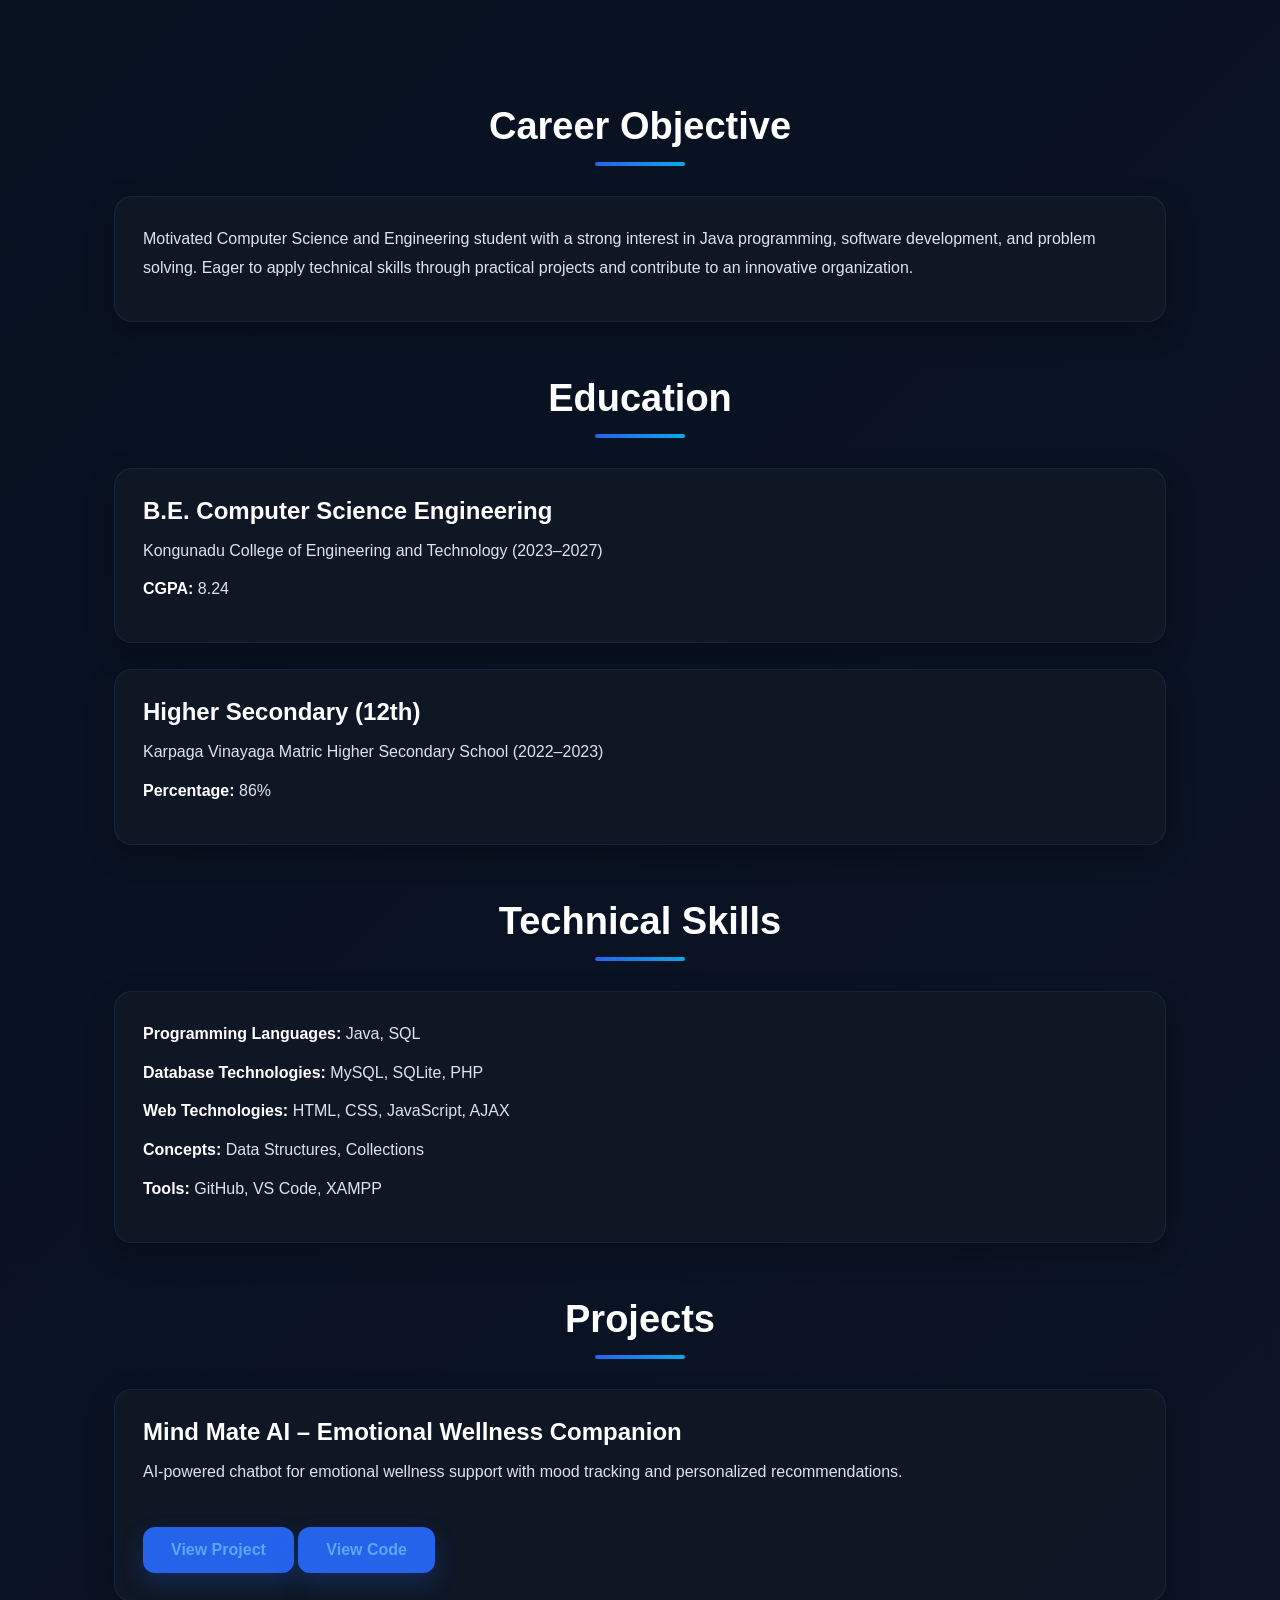
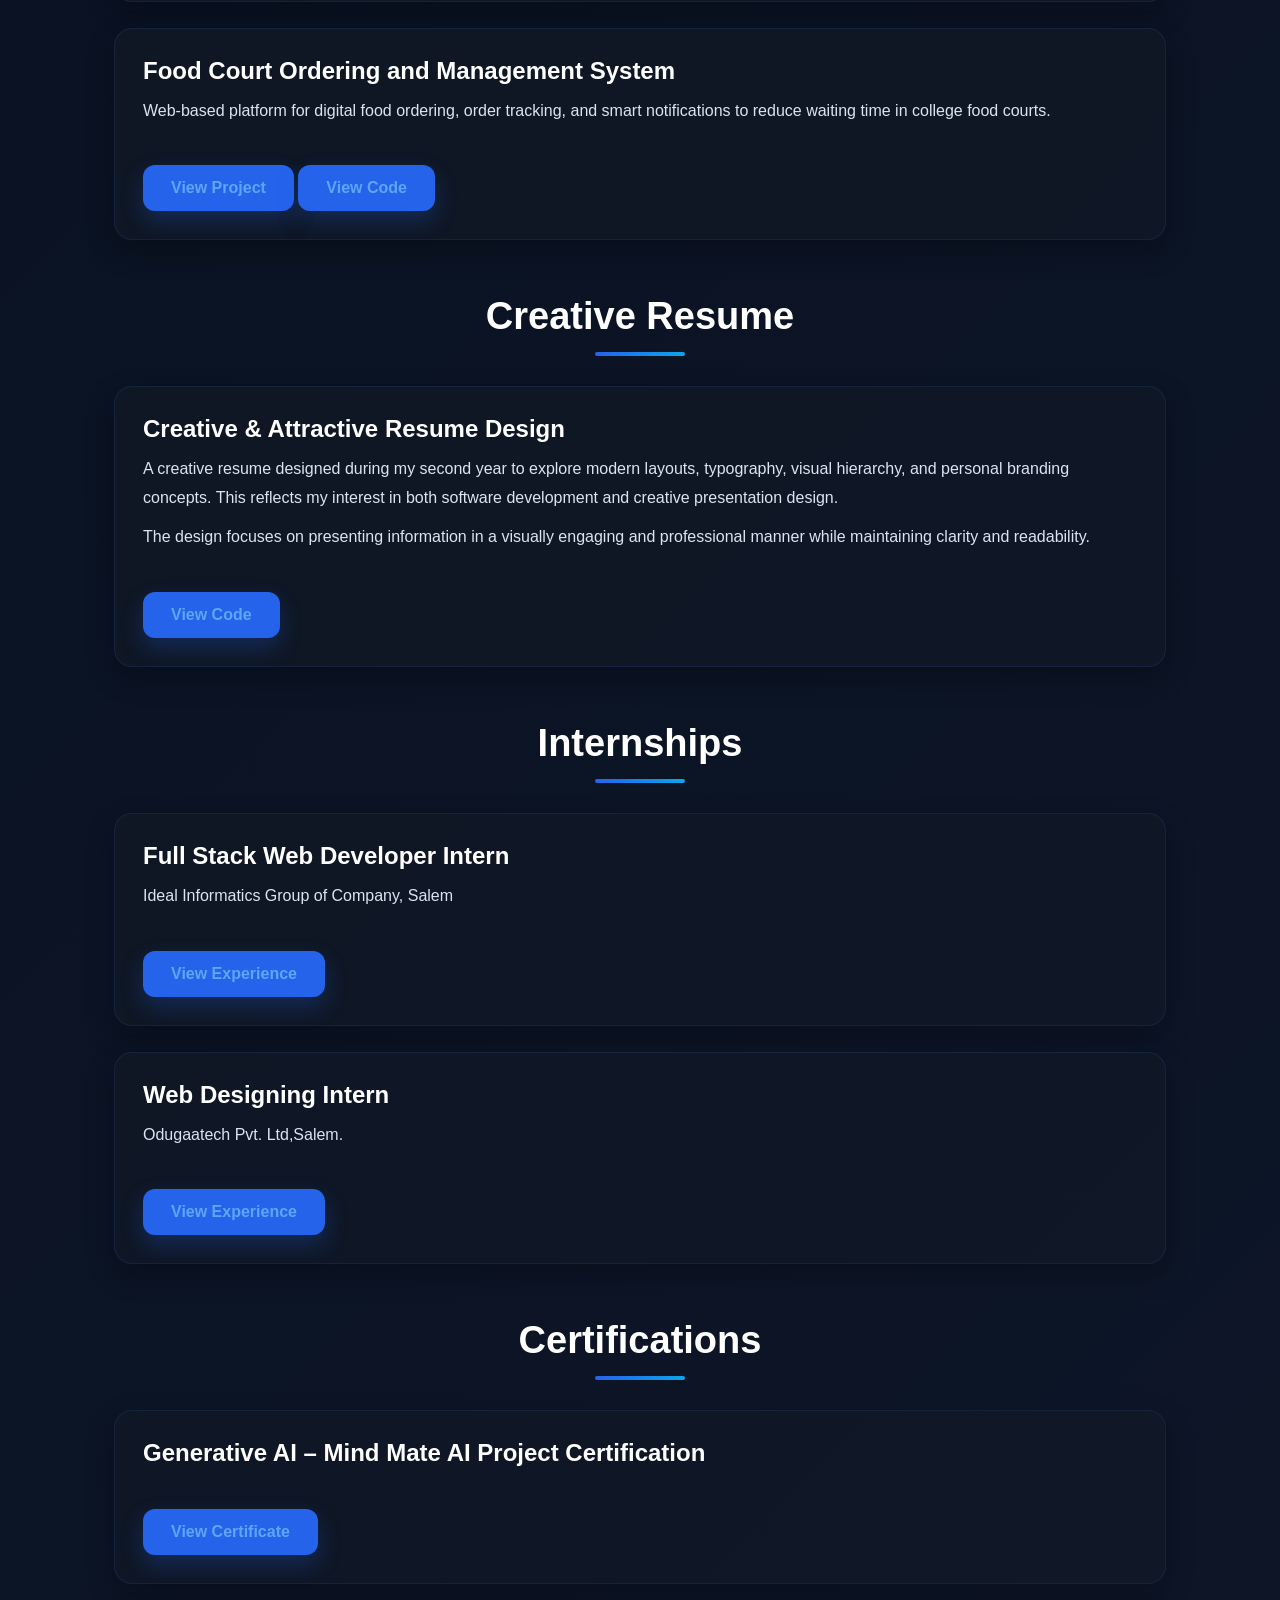
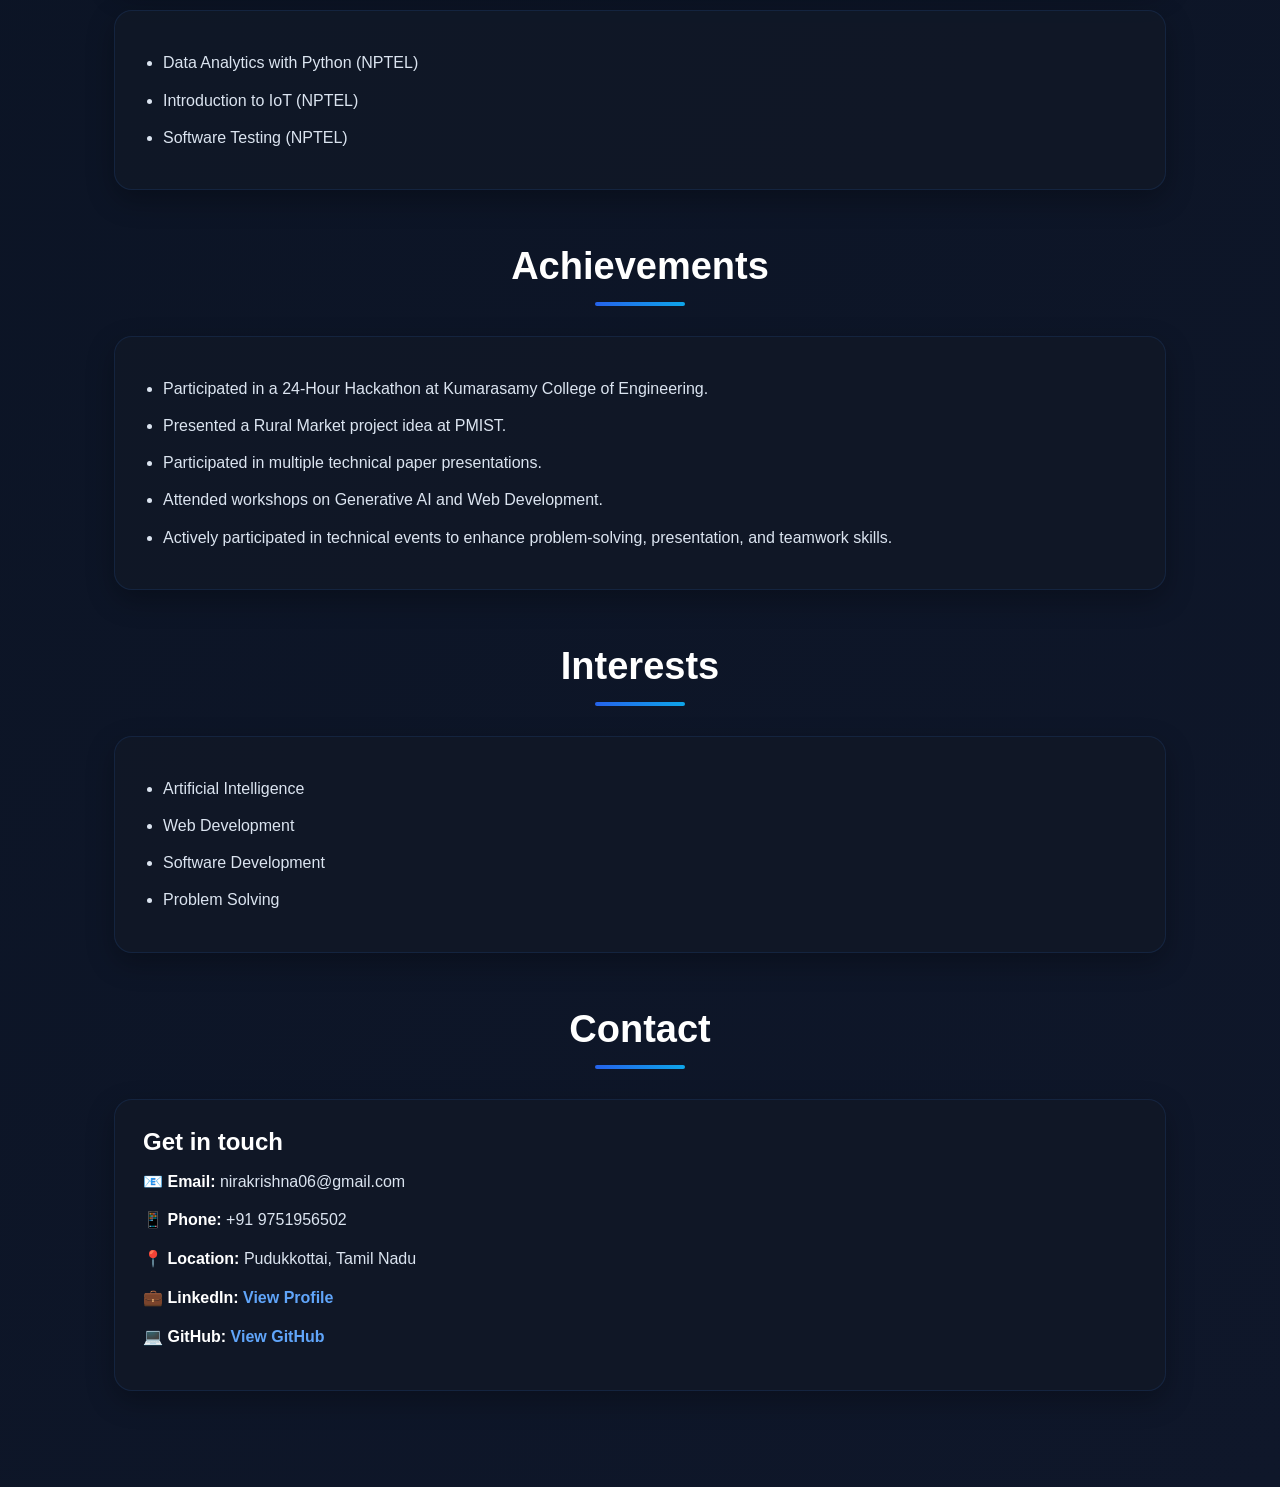
==== details.html @ 1782a343 "Initial portfolio website" ====
<!DOCTYPE html>
<html lang="en">
<head>
    <meta charset="UTF-8">
    <meta name="viewport" content="width=device-width, initial-scale=1.0">
    <title>Portfolio Details | Niranjana K</title>
    <link rel="stylesheet" href="style.css">
</head>
<body>

<div class="page">

    <!-- Career Objective -->
    <h1 class="section-title">Career Objective</h1>

    <div class="card">
        <p>
            Motivated Computer Science and Engineering student with a strong interest
            in Java programming, software development, and problem solving. Eager to
            apply technical skills through practical projects and contribute to an
            innovative organization.
        </p>
    </div>

    <!-- Education -->
    <h1 class="section-title">Education</h1>

    <div class="card">
        <h3>B.E. Computer Science Engineering</h3>
        <p>Kongunadu College of Engineering and Technology (2023–2027)</p>
        <p><strong>CGPA:</strong> 8.24</p>
    </div>

    <div class="card">
        <h3>Higher Secondary (12th)</h3>
        <p>Karpaga Vinayaga Matric Higher Secondary School (2022–2023)</p>
        <p><strong>Percentage:</strong> 86%</p>
    </div>

    <!-- Technical Skills -->
    <h1 class="section-title">Technical Skills</h1>

    <div class="card">
        <p><strong>Programming Languages:</strong> Java, SQL</p>
        <p><strong>Database Technologies:</strong> MySQL, SQLite, PHP</p>
        <p><strong>Web Technologies:</strong> HTML, CSS, JavaScript, AJAX</p>
        <p><strong>Concepts:</strong> Data Structures, Collections</p>
        <p><strong>Tools:</strong> GitHub, VS Code, XAMPP</p>
    </div>

    <!-- Projects -->
    <h1 class="section-title">Projects</h1>

    <div class="card">
        <h3>Mind Mate AI – Emotional Wellness Companion</h3>

        <p>
            AI-powered chatbot for emotional wellness support with mood tracking
            and personalized recommendations.
        </p>

        <a href="mindmate.html" class="btn">
            View Project
        </a>

        <a href="https://github.com/Niranjana757/mindmate_ai"
           target="_blank"
           class="btn">
            View Code
        </a>
    </div>

    <div class="card">
        <h3>Food Court Ordering and Management System</h3>

        <p>
            Web-based platform for digital food ordering, order tracking, and smart
            notifications to reduce waiting time in college food courts.
        </p>

        <a href="foodcourt.html" class="btn">
            View Project
        </a>

        <a href="https://github.com/Niranjana757/food-court-ordering-system"
           target="_blank"
           class="btn">
            View Code
        </a>
    </div>

    <!-- Creative Resume -->
    <h1 class="section-title">Creative Resume</h1>

    <div class="card">
        <h3>Creative & Attractive Resume Design</h3>

        <p>
            A creative resume designed during my second year to explore modern
            layouts, typography, visual hierarchy, and personal branding concepts.
            This reflects my interest in both software development and creative
            presentation design.
        </p>

        <p>
            The design focuses on presenting information in a visually engaging and
            professional manner while maintaining clarity and readability.
        </p>

        <a href="https://github.com/Niranjana757/creative-resume-ui"
           target="_blank"
           class="btn">
            View Code
        </a>
    </div>

    <!-- Internships -->
    <h1 class="section-title">Internships</h1>

    <div class="card">
        <h3>Full Stack Web Developer Intern</h3>
        <p>Ideal Informatics Group of Company, Salem</p>

        <a href="internship1.html" class="btn">
            View Experience
        </a>
    </div>

    <div class="card">
        <h3>Web Designing Intern</h3>
        <p>Odugaatech Pvt. Ltd,Salem.</p>

        <a href="internship2.html" class="btn">
            View Experience
        </a>
    </div>

    <!-- Certifications -->
    <h1 class="section-title">Certifications</h1>

    <div class="card">
        <h3>Generative AI – Mind Mate AI Project Certification</h3>

        <a href="genai.html" class="btn">
            View Certificate
        </a>
    </div>

    <div class="card">
        <ul class="tech-list">
            <li>Data Analytics with Python (NPTEL)</li>
            <li>Introduction to IoT (NPTEL)</li>
            <li>Software Testing (NPTEL)</li>
        </ul>
    </div>

    <!-- Achievements -->
    <h1 class="section-title">Achievements</h1>

    <div class="card">
        <ul class="tech-list">
            <li>Participated in a 24-Hour Hackathon at Kumarasamy College of Engineering.</li>
            <li>Presented a Rural Market project idea at PMIST.</li>
            <li>Participated in multiple technical paper presentations.</li>
            <li>Attended workshops on Generative AI and Web Development.</li>
            <li>Actively participated in technical events to enhance problem-solving, presentation, and teamwork skills.</li>
        </ul>
    </div>

    <!-- Interests -->
    <h1 class="section-title">Interests</h1>

    <div class="card">
        <ul class="tech-list">
            <li>Artificial Intelligence</li>
            <li>Web Development</li>
            <li>Software Development</li>
            <li>Problem Solving</li>
        </ul>
    </div>

    <!-- Contact -->
    <h1 class="section-title">Contact</h1>

    <div class="card">

        <h3>Get in touch</h3>

        <p>📧 <strong>Email:</strong> nirakrishna06@gmail.com</p>

        <p>📱 <strong>Phone:</strong> +91 9751956502</p>

        <p>📍 <strong>Location:</strong> Pudukkottai, Tamil Nadu</p>

        <p>💼 <strong>LinkedIn:</strong>
            <a href="https://www.linkedin.com/in/niranjana-k-558a1b325/"
               target="_blank">
               View Profile
            </a>
        </p>

        <p>💻 <strong>GitHub:</strong>
            <a href="https://github.com/Niranjana757"
               target="_blank">
               View GitHub
            </a>
        </p>

    </div>

</div>

</body>
</html>
---- style.css ----
* {
    margin: 0;
    padding: 0;
    box-sizing: border-box;
    font-family: "Poppins", sans-serif;
}

body {
    background: linear-gradient(135deg, #081120, #0f172a);
    color: #e5e7eb;
    overflow-x: hidden;
}

/* ================= HOME PAGE ================= */

.home-container {
    min-height: 100vh;
    display: flex;
    align-items: center;
    justify-content: center;
    gap: 90px;
    padding: 50px 70px;
}

.photo-section {
    position: relative;
    transform: translateY(-25px);
}

.photo-glow {
    position: absolute;
    width: 320px;
    height: 320px;
    background: radial-gradient(circle,
                rgba(59,130,246,0.45) 0%,
                rgba(59,130,246,0.18) 45%,
                transparent 75%);
    border-radius: 50%;
    filter: blur(28px);
    top: 35px;
    z-index: 0;
}

.profile-photo {
    width: 290px;
    height: 290px;
    border-radius: 50%;
    object-fit: cover;
    border: 5px solid #2563eb;
    position: relative;
    z-index: 1;
    box-shadow:
        0 0 25px rgba(37,99,235,0.4),
        0 0 60px rgba(37,99,235,0.18);
}

.content-section {
    max-width: 680px;
}

.content-section h1 {
    font-size: 60px;
    color: #ffffff;
    margin-bottom: 10px;
    font-weight: 700;
    line-height: 1.1;
}

.content-section h2 {
    color: #60a5fa;
    font-size: 30px;
    margin-bottom: 30px;
    font-weight: 600;
}

.content-section h3 {
    color: #93c5fd;
    font-size: 22px;
    margin: 22px 0 12px;
}

.content-section p {
    color: #dbe4f0;
    line-height: 1.9;
    font-size: 16px;
}

/* Social Icons */

.social-links {
    margin-top: 28px;
    display: flex;
    gap: 16px;
}

.icon-btn {
    width: 54px;
    height: 54px;
    border-radius: 50%;
    background: #2563eb;
    display: flex;
    align-items: center;
    justify-content: center;
    color: white;
    font-size: 22px;
    text-decoration: none;
    transition: 0.3s ease;
    box-shadow: 0 8px 18px rgba(37,99,235,0.35);
}

.icon-btn:hover {
    transform: translateY(-4px) scale(1.08);
    background: #1d4ed8;
}

/* Buttons */

.btn {
    display: inline-block;
    margin-top: 30px;
    padding: 14px 28px;
    border-radius: 12px;
    text-decoration: none;
    font-weight: 600;
    color: white;
    background: #2563eb;
    transition: 0.3s ease;
    box-shadow: 0 10px 22px rgba(37,99,235,0.25);
}

.btn:hover {
    transform: translateY(-3px);
    background: #1d4ed8;
}

.primary-btn {
    background: linear-gradient(135deg, #2563eb, #0ea5e9);
}

.primary-btn:hover {
    background: linear-gradient(135deg, #1d4ed8, #0284c7);
}

/* ================= DETAILS PAGE ================= */

.page {
    max-width: 1100px;
    margin: auto;
    padding: 50px 24px 70px;
}

/* Section Headings */

.section-title {
    text-align: center;
    font-size: 38px;
    font-weight: 700;
    color: #ffffff;
    margin: 55px 0 30px;
    position: relative;
}

.section-title::after {
    content: "";
    width: 90px;
    height: 4px;
    background: linear-gradient(90deg, #2563eb, #0ea5e9);
    display: block;
    margin: 14px auto 0;
    border-radius: 20px;
}

/* Cards */

.card {
    background: rgba(17,24,39,0.92);
    border: 1px solid rgba(59,130,246,0.12);
    border-radius: 18px;
    padding: 28px;
    margin-bottom: 26px;
    box-shadow: 0 10px 28px rgba(0,0,0,0.28);
    transition: 0.3s ease;
}

.card:hover {
    transform: translateY(-5px);
    border-color: rgba(96,165,250,0.35);
    box-shadow: 0 16px 36px rgba(37,99,235,0.12);
}

.card h3 {
    color: #ffffff;
    font-size: 24px;
    margin-bottom: 12px;
}

.card p {
    color: #dbe4f0;
    line-height: 1.8;
    margin-bottom: 10px;
}

.card strong {
    color: #ffffff;
}

/* Lists */

.tech-list {
    margin-top: 10px;
    padding-left: 20px;
}

.tech-list li {
    margin-bottom: 10px;
    color: #dbe4f0;
    line-height: 1.7;
}

/* Image Gallery */

.image-gallery {
    display: flex;
    flex-wrap: wrap;
    gap: 18px;
    justify-content: center;
    margin-top: 18px;
}

.image-gallery img {
    width: 100%;
    max-width: 320px;
    border-radius: 14px;
    border: 2px solid rgba(96,165,250,0.45);
    box-shadow: 0 10px 22px rgba(0,0,0,0.3);
    transition: 0.3s ease;
}

.image-gallery img:hover {
    transform: scale(1.03);
}

/* Contact Links */

.card a {
    color: #60a5fa;
    text-decoration: none;
    font-weight: 600;
}

.card a:hover {
    color: #93c5fd;
}

/* ================= MOBILE ================= */

@media (max-width: 900px) {

    .home-container {
        flex-direction: column;
        text-align: center;
        gap: 40px;
        padding: 35px 20px;
    }

    .photo-section {
        transform: translateY(0);
    }

    .profile-photo {
        width: 220px;
        height: 220px;
    }

    .photo-glow {
        width: 240px;
        height: 240px;
    }

    .content-section h1 {
        font-size: 40px;
    }

    .content-section h2 {
        font-size: 22px;
    }

    .social-links {
        justify-content: center;
    }

    .btn {
        width: 100%;
        text-align: center;
    }

    .page {
        padding: 30px 16px 50px;
    }

    .section-title {
        font-size: 30px;
    }

    .card {
        padding: 22px;
    }
}
/* BACK BUTTON */
.back-btn {
    display: inline-block;
    margin-bottom: 25px;
    padding: 10px 18px;
    background: #1e293b;
    color: #e5e7eb;
    text-decoration: none;
    border-radius: 10px;
    border: 1px solid rgba(96,165,250,0.25);
    transition: 0.3s ease;
}

.back-btn:hover {
    background: #2563eb;
    color: white;
    transform: translateX(-3px);
}
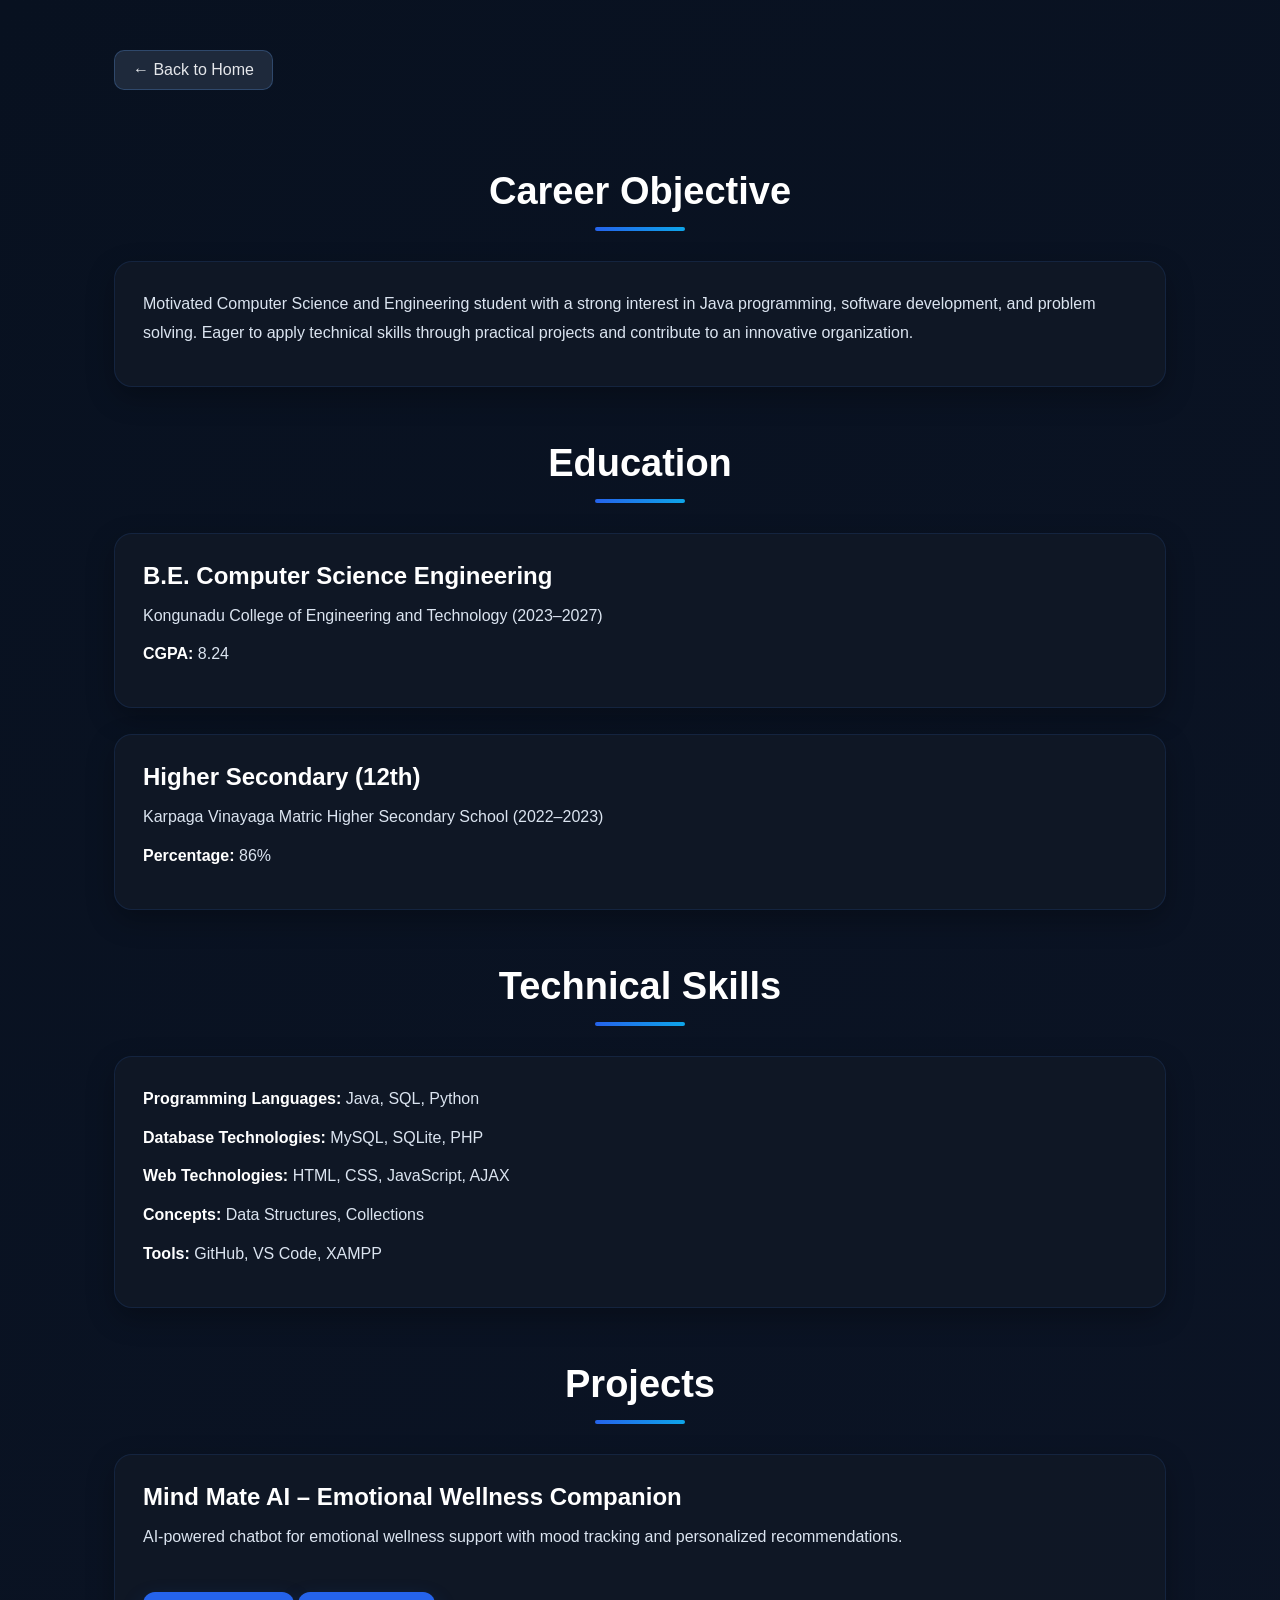
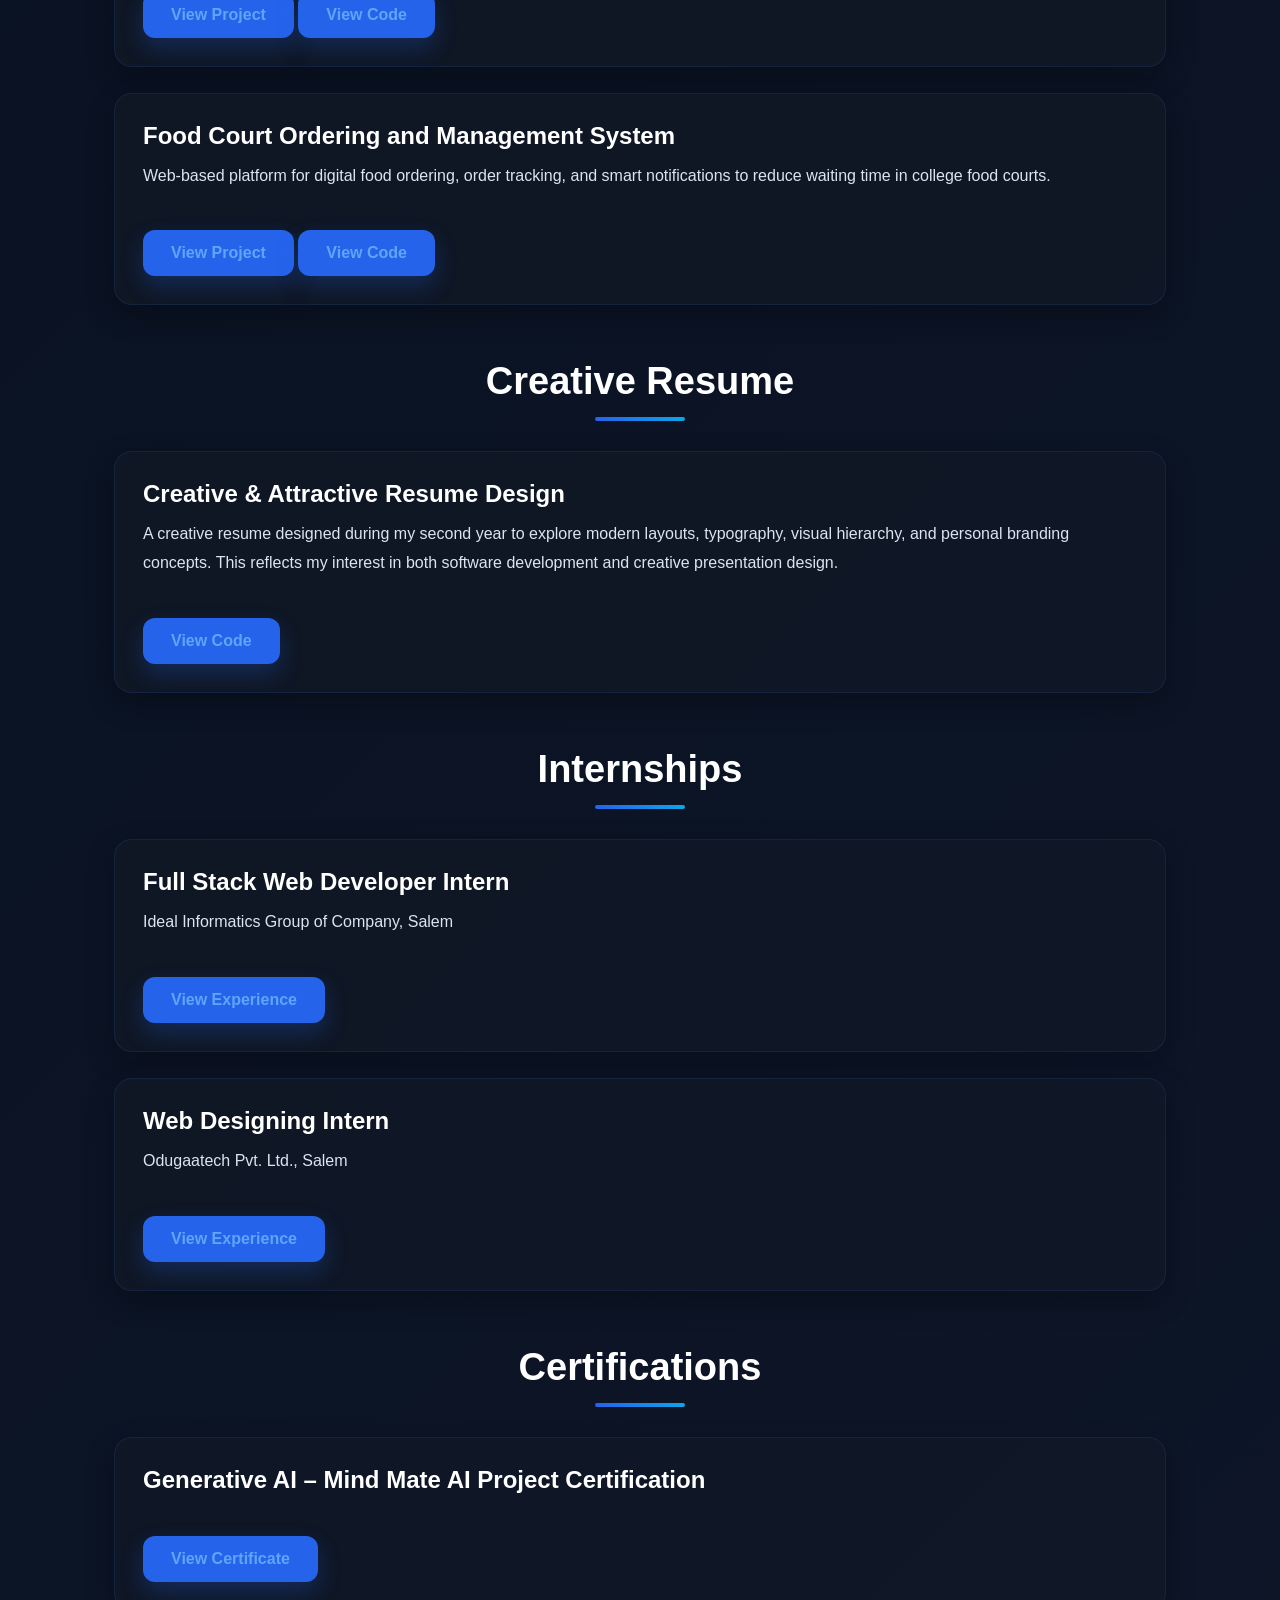
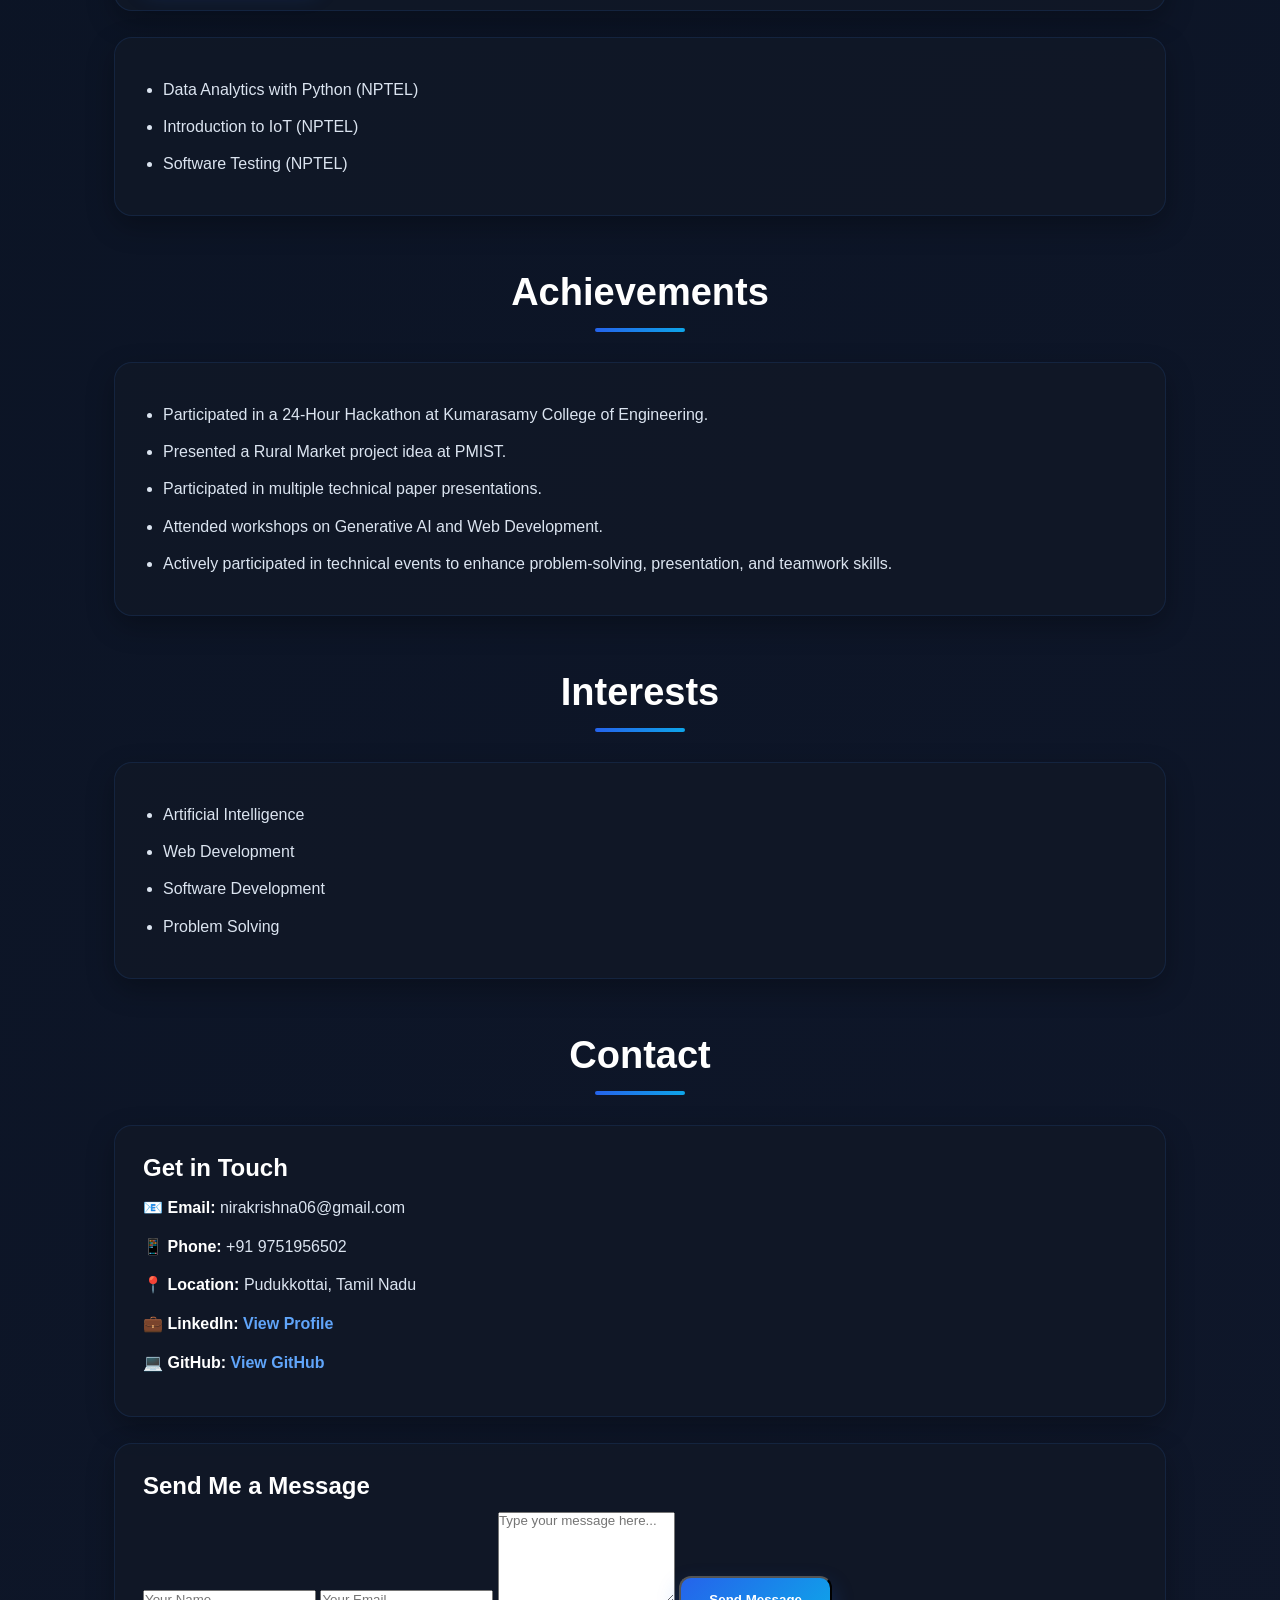
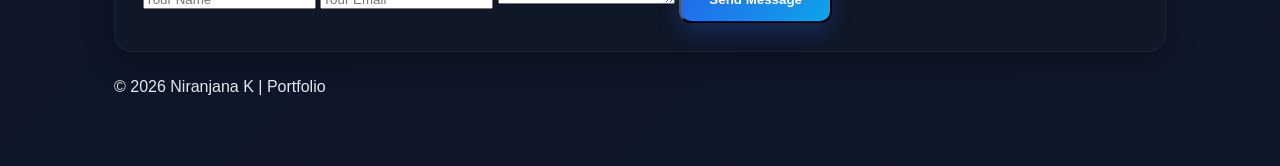
==== commit 7ea02da8: "Updated contact form in details page" ====
--- a/details.html
+++ b/details.html
@@ -11,6 +11,10 @@
 
 <div class="page">
 
+    <a href="index.html" class="back-btn">
+        ← Back to Home
+    </a>
+
     <!-- Career Objective -->
     <h1 class="section-title">Career Objective</h1>
 
@@ -42,7 +46,7 @@
     <h1 class="section-title">Technical Skills</h1>
 
     <div class="card">
-        <p><strong>Programming Languages:</strong> Java, SQL</p>
+        <p><strong>Programming Languages:</strong> Java, SQL, Python</p>
         <p><strong>Database Technologies:</strong> MySQL, SQLite, PHP</p>
         <p><strong>Web Technologies:</strong> HTML, CSS, JavaScript, AJAX</p>
         <p><strong>Concepts:</strong> Data Structures, Collections</p>
@@ -60,9 +64,7 @@
             and personalized recommendations.
         </p>
 
-        <a href="mindmate.html" class="btn">
-            View Project
-        </a>
+        <a href="mindmate.html" class="btn">View Project</a>
 
         <a href="https://github.com/Niranjana757/mindmate_ai"
            target="_blank"
@@ -79,9 +81,7 @@
             notifications to reduce waiting time in college food courts.
         </p>
 
-        <a href="foodcourt.html" class="btn">
-            View Project
-        </a>
+        <a href="foodcourt.html" class="btn">View Project</a>
 
         <a href="https://github.com/Niranjana757/food-court-ordering-system"
            target="_blank"
@@ -103,11 +103,6 @@
             presentation design.
         </p>
 
-        <p>
-            The design focuses on presenting information in a visually engaging and
-            professional manner while maintaining clarity and readability.
-        </p>
-
         <a href="https://github.com/Niranjana757/creative-resume-ui"
            target="_blank"
            class="btn">
@@ -122,18 +117,14 @@
         <h3>Full Stack Web Developer Intern</h3>
         <p>Ideal Informatics Group of Company, Salem</p>
 
-        <a href="internship1.html" class="btn">
-            View Experience
-        </a>
+        <a href="internship1.html" class="btn">View Experience</a>
     </div>
 
     <div class="card">
         <h3>Web Designing Intern</h3>
-        <p>Odugaatech Pvt. Ltd,Salem.</p>
-
-        <a href="internship2.html" class="btn">
-            View Experience
-        </a>
+        <p>Odugaatech Pvt. Ltd., Salem</p>
+
+        <a href="internship2.html" class="btn">View Experience</a>
     </div>
 
     <!-- Certifications -->
@@ -142,9 +133,7 @@
     <div class="card">
         <h3>Generative AI – Mind Mate AI Project Certification</h3>
 
-        <a href="genai.html" class="btn">
-            View Certificate
-        </a>
+        <a href="genai.html" class="btn">View Certificate</a>
     </div>
 
     <div class="card">
@@ -183,35 +172,79 @@
     <!-- Contact -->
     <h1 class="section-title">Contact</h1>
 
-    <div class="card">
-
-        <h3>Get in touch</h3>
-
-        <p>📧 <strong>Email:</strong> nirakrishna06@gmail.com</p>
-
-        <p>📱 <strong>Phone:</strong> +91 9751956502</p>
-
-        <p>📍 <strong>Location:</strong> Pudukkottai, Tamil Nadu</p>
-
-        <p>💼 <strong>LinkedIn:</strong>
-            <a href="https://www.linkedin.com/in/niranjana-k-558a1b325/"
-               target="_blank">
-               View Profile
-            </a>
-        </p>
-
-        <p>💻 <strong>GitHub:</strong>
-            <a href="https://github.com/Niranjana757"
-               target="_blank">
-               View GitHub
-            </a>
-        </p>
-
-    </div>
+    <div class="contact-container">
+
+        <!-- Left Side -->
+        <div class="card contact-info">
+
+            <h3>Get in Touch</h3>
+
+            <p>📧 <strong>Email:</strong> nirakrishna06@gmail.com</p>
+
+            <p>📱 <strong>Phone:</strong> +91 9751956502</p>
+
+            <p>📍 <strong>Location:</strong> Pudukkottai, Tamil Nadu</p>
+
+            <p>💼 <strong>LinkedIn:</strong>
+                <a href="https://www.linkedin.com/in/niranjana-k-558a1b325/"
+                   target="_blank">
+                    View Profile
+                </a>
+            </p>
+
+            <p>💻 <strong>GitHub:</strong>
+                <a href="https://github.com/Niranjana757"
+                   target="_blank">
+                    View GitHub
+                </a>
+            </p>
+
+        </div>
+
+        <!-- Right Side Form -->
+        <div class="card contact-form">
+
+            <h3>Send Me a Message</h3>
+
+            <form action="https://formsubmit.co/nirakrishna06@gmail.com"
+                  method="POST">
+
+                <input type="hidden" name="_captcha" value="false">
+
+                <input type="hidden" name="_next"
+                       value="https://niranjana757.github.io/portfolio/details.html">
+
+                <input type="text"
+                       name="name"
+                       placeholder="Your Name"
+                       required>
+
+                <input type="email"
+                       name="email"
+                       placeholder="Your Email"
+                       required>
+
+                <textarea name="message"
+                          rows="6"
+                          placeholder="Type your message here..."
+                          required></textarea>
+
+                <button type="submit" class="btn primary-btn">
+                    Send Message
+                </button>
+
+            </form>
+
+        </div>
+
+    </div>
+
+    <footer class="footer">
+        <p>© 2026 Niranjana K | Portfolio</p>
+    </footer>
 
 </div>
 
 </body>
 </html>
 
-
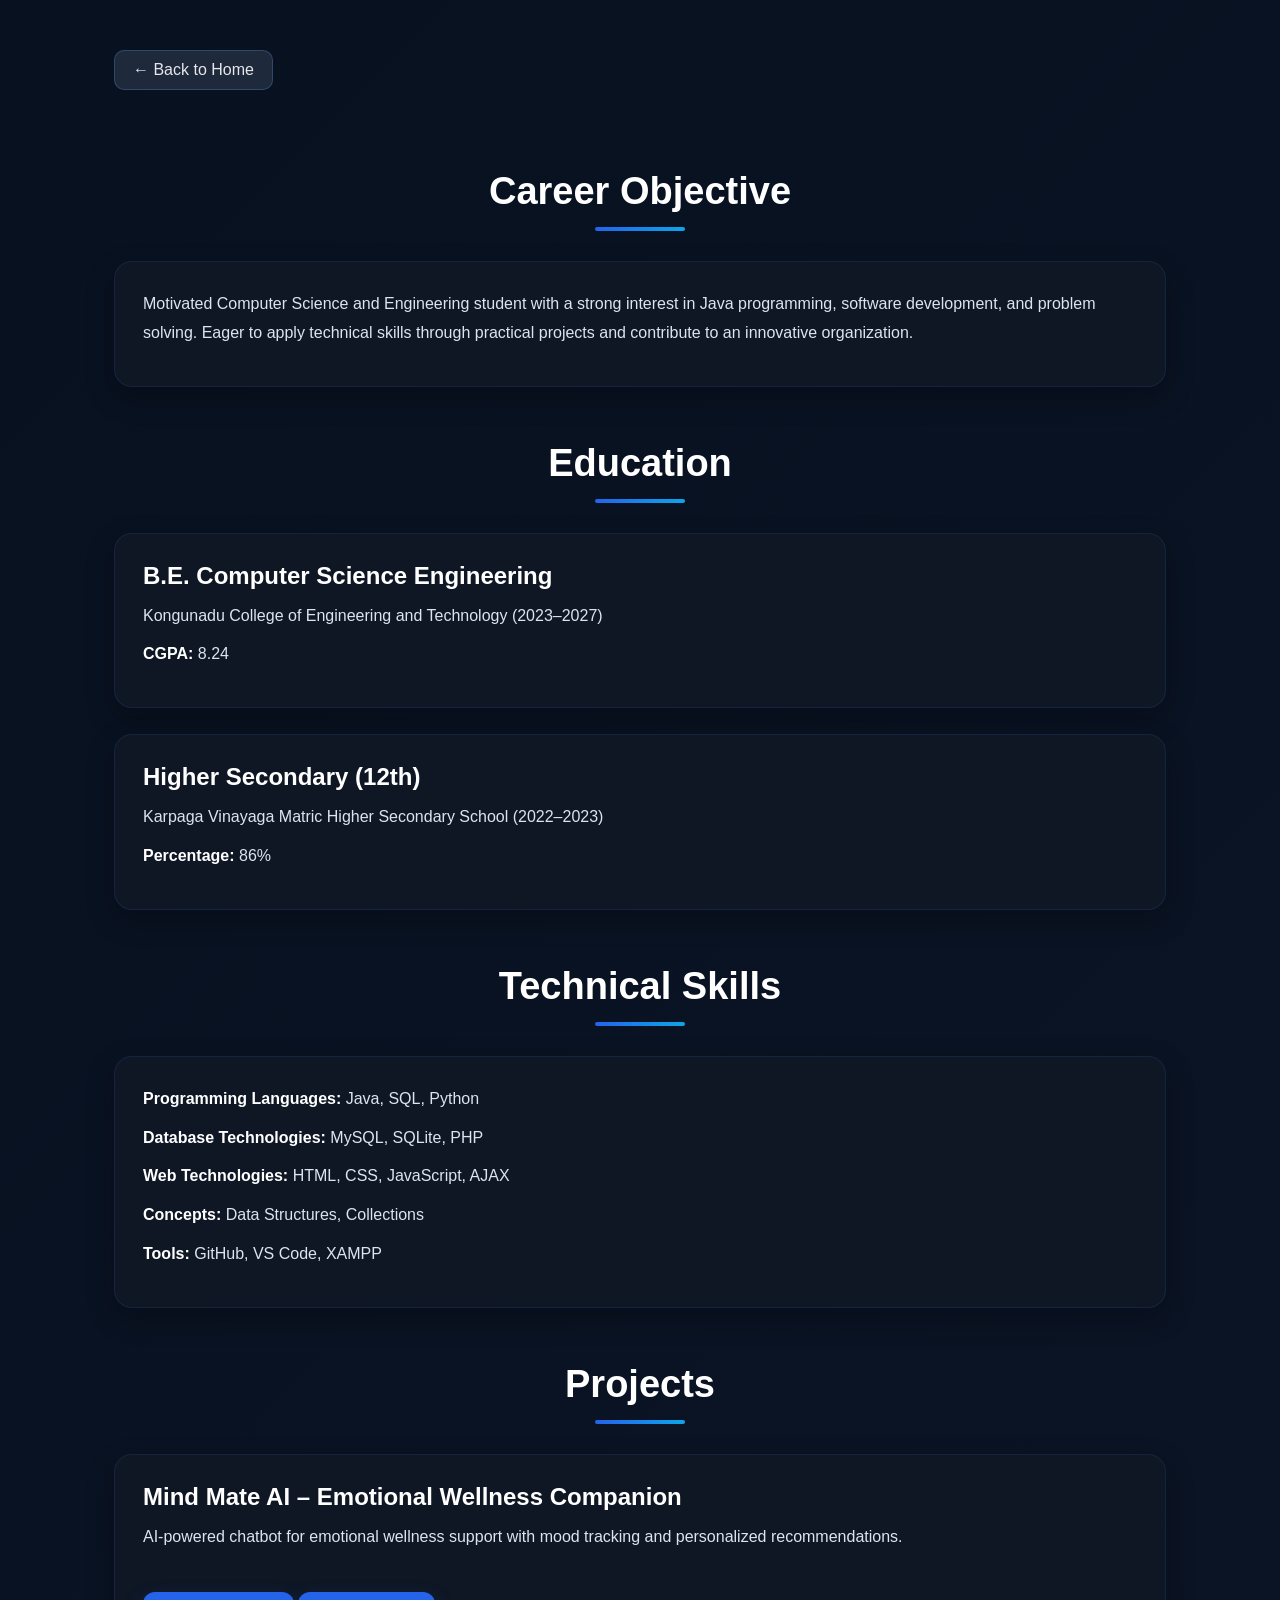
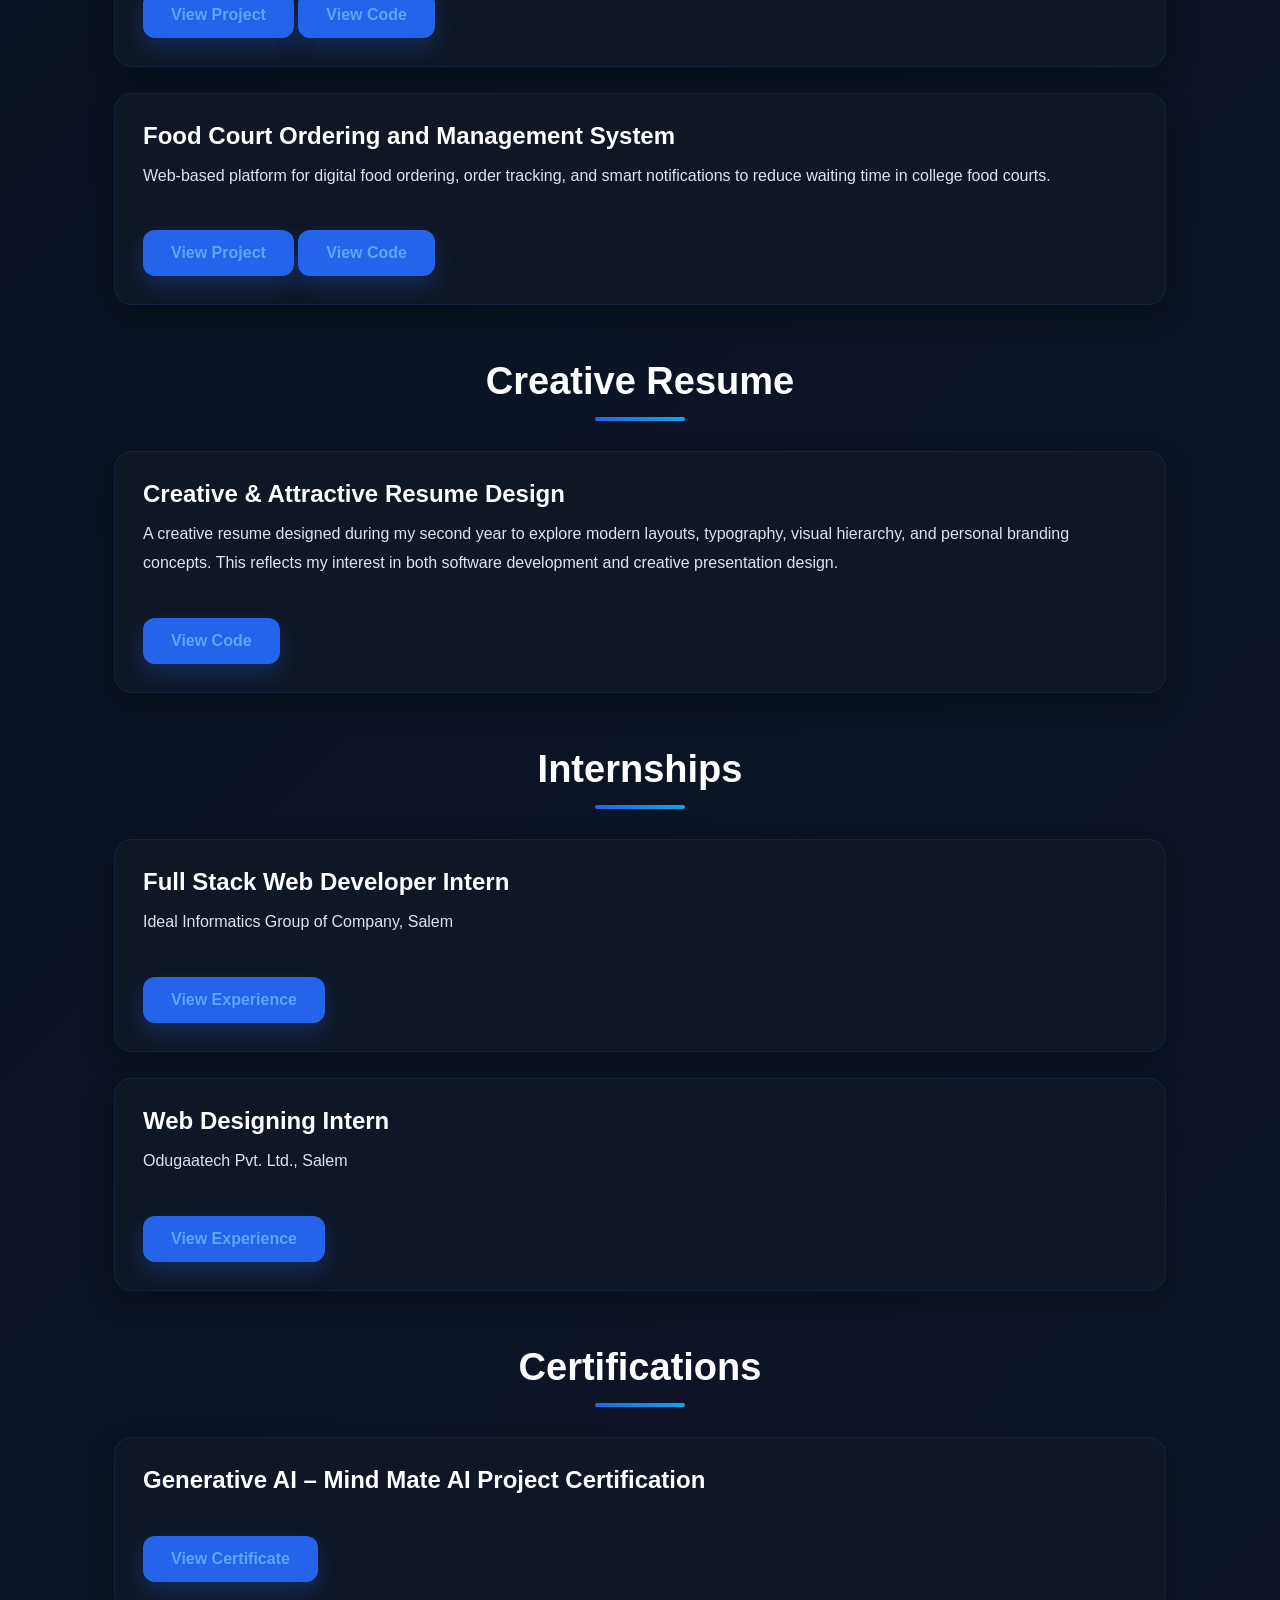
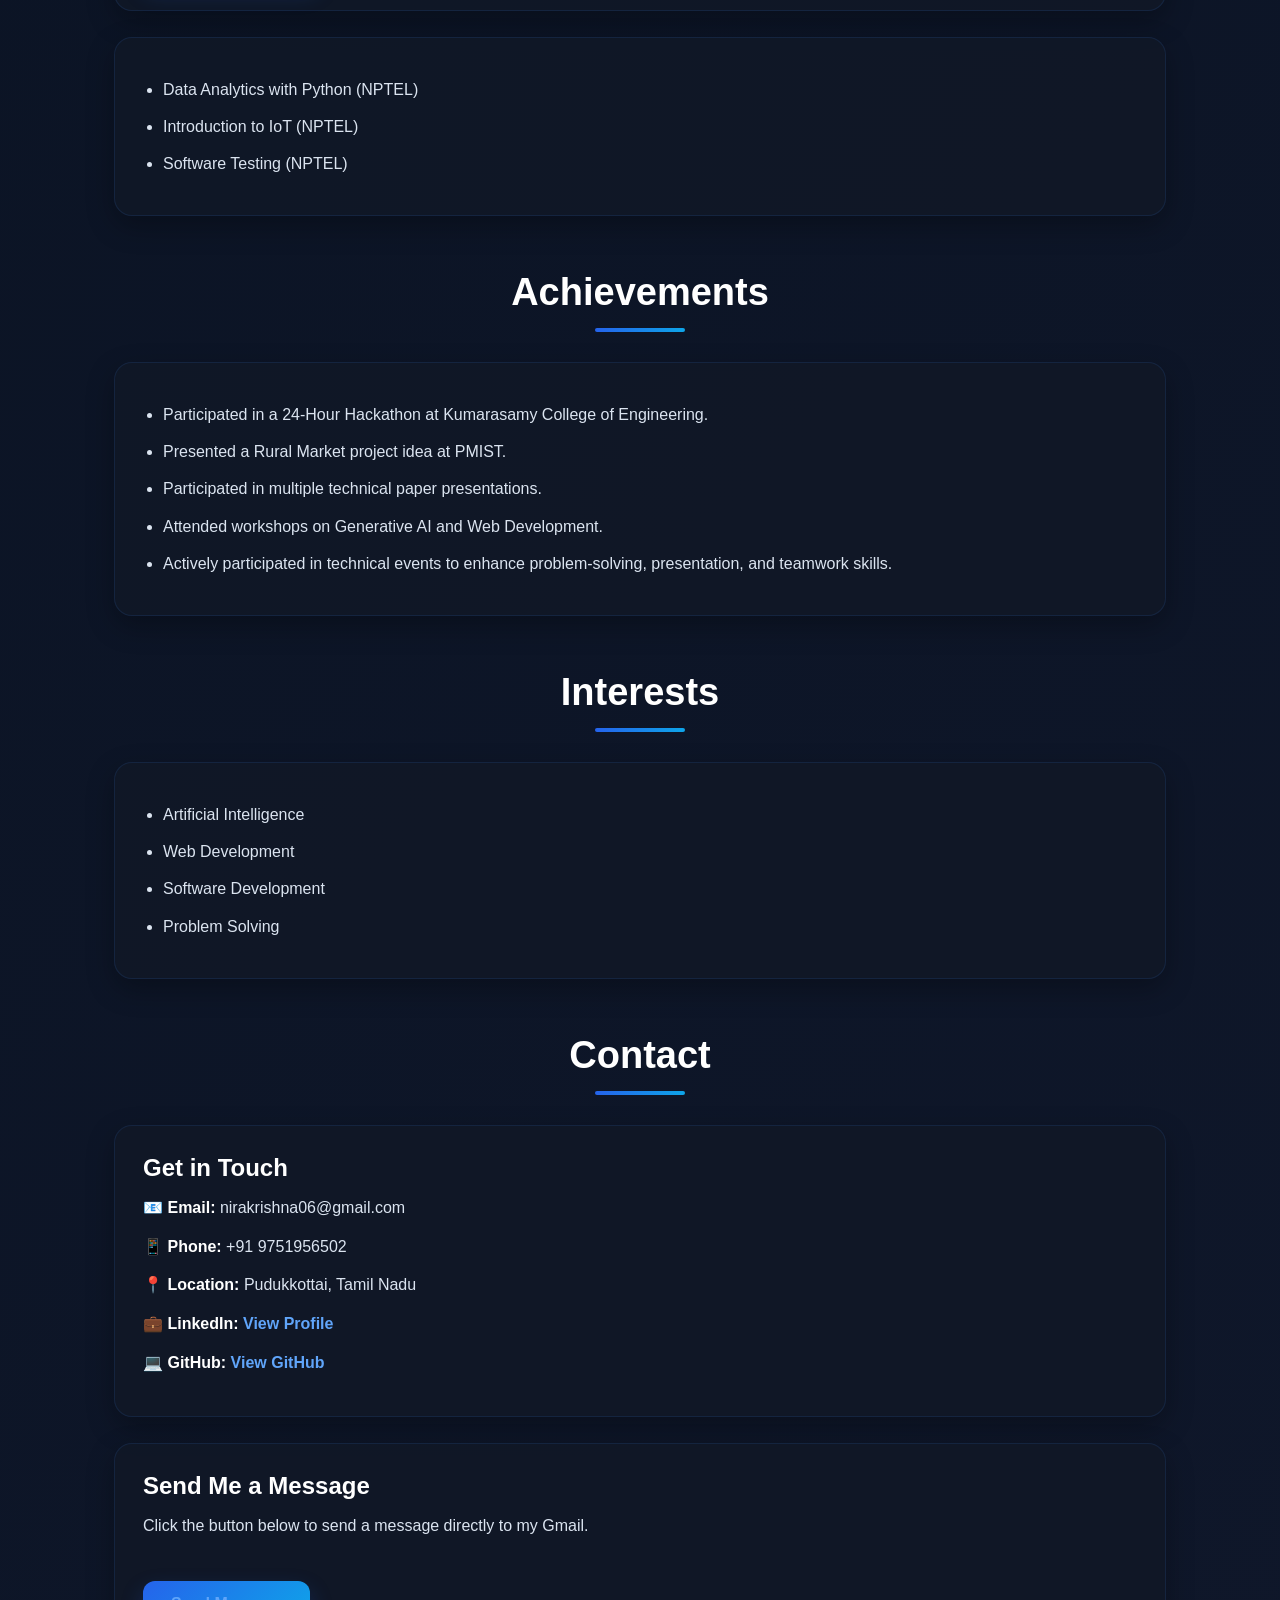
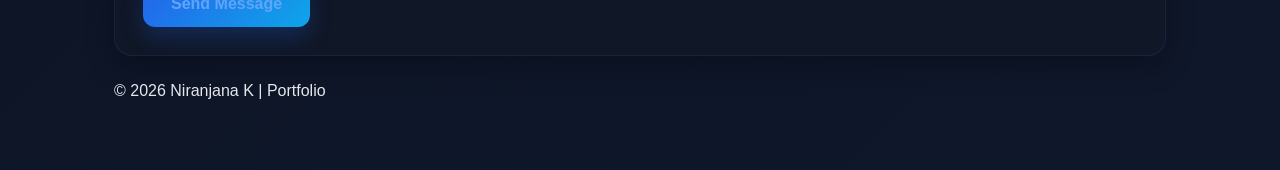
==== commit de8f214c: "Updated details page" ====
--- a/details.html
+++ b/details.html
@@ -201,39 +201,20 @@
 
         </div>
 
-        <!-- Right Side Form -->
+        <!-- Right Side Message Button -->
         <div class="card contact-form">
 
             <h3>Send Me a Message</h3>
 
-            <form action="https://formsubmit.co/nirakrishna06@gmail.com"
-                  method="POST">
-
-                <input type="hidden" name="_captcha" value="false">
-
-                <input type="hidden" name="_next"
-                       value="https://niranjana757.github.io/portfolio/details.html">
-
-                <input type="text"
-                       name="name"
-                       placeholder="Your Name"
-                       required>
-
-                <input type="email"
-                       name="email"
-                       placeholder="Your Email"
-                       required>
-
-                <textarea name="message"
-                          rows="6"
-                          placeholder="Type your message here..."
-                          required></textarea>
-
-                <button type="submit" class="btn primary-btn">
-                    Send Message
-                </button>
-
-            </form>
+            <p>
+                Click the button below to send a message directly to my Gmail.
+            </p>
+
+            <a href="https://mail.google.com/mail/?view=cm&fs=1&to=nirakrishna06@gmail.com&su=Portfolio%20Contact%20Message"
+               target="_blank"
+               class="btn primary-btn">
+                Send Message
+            </a>
 
         </div>
 
@@ -246,5 +227,4 @@
 </div>
 
 </body>
-</html>
-
+</html>
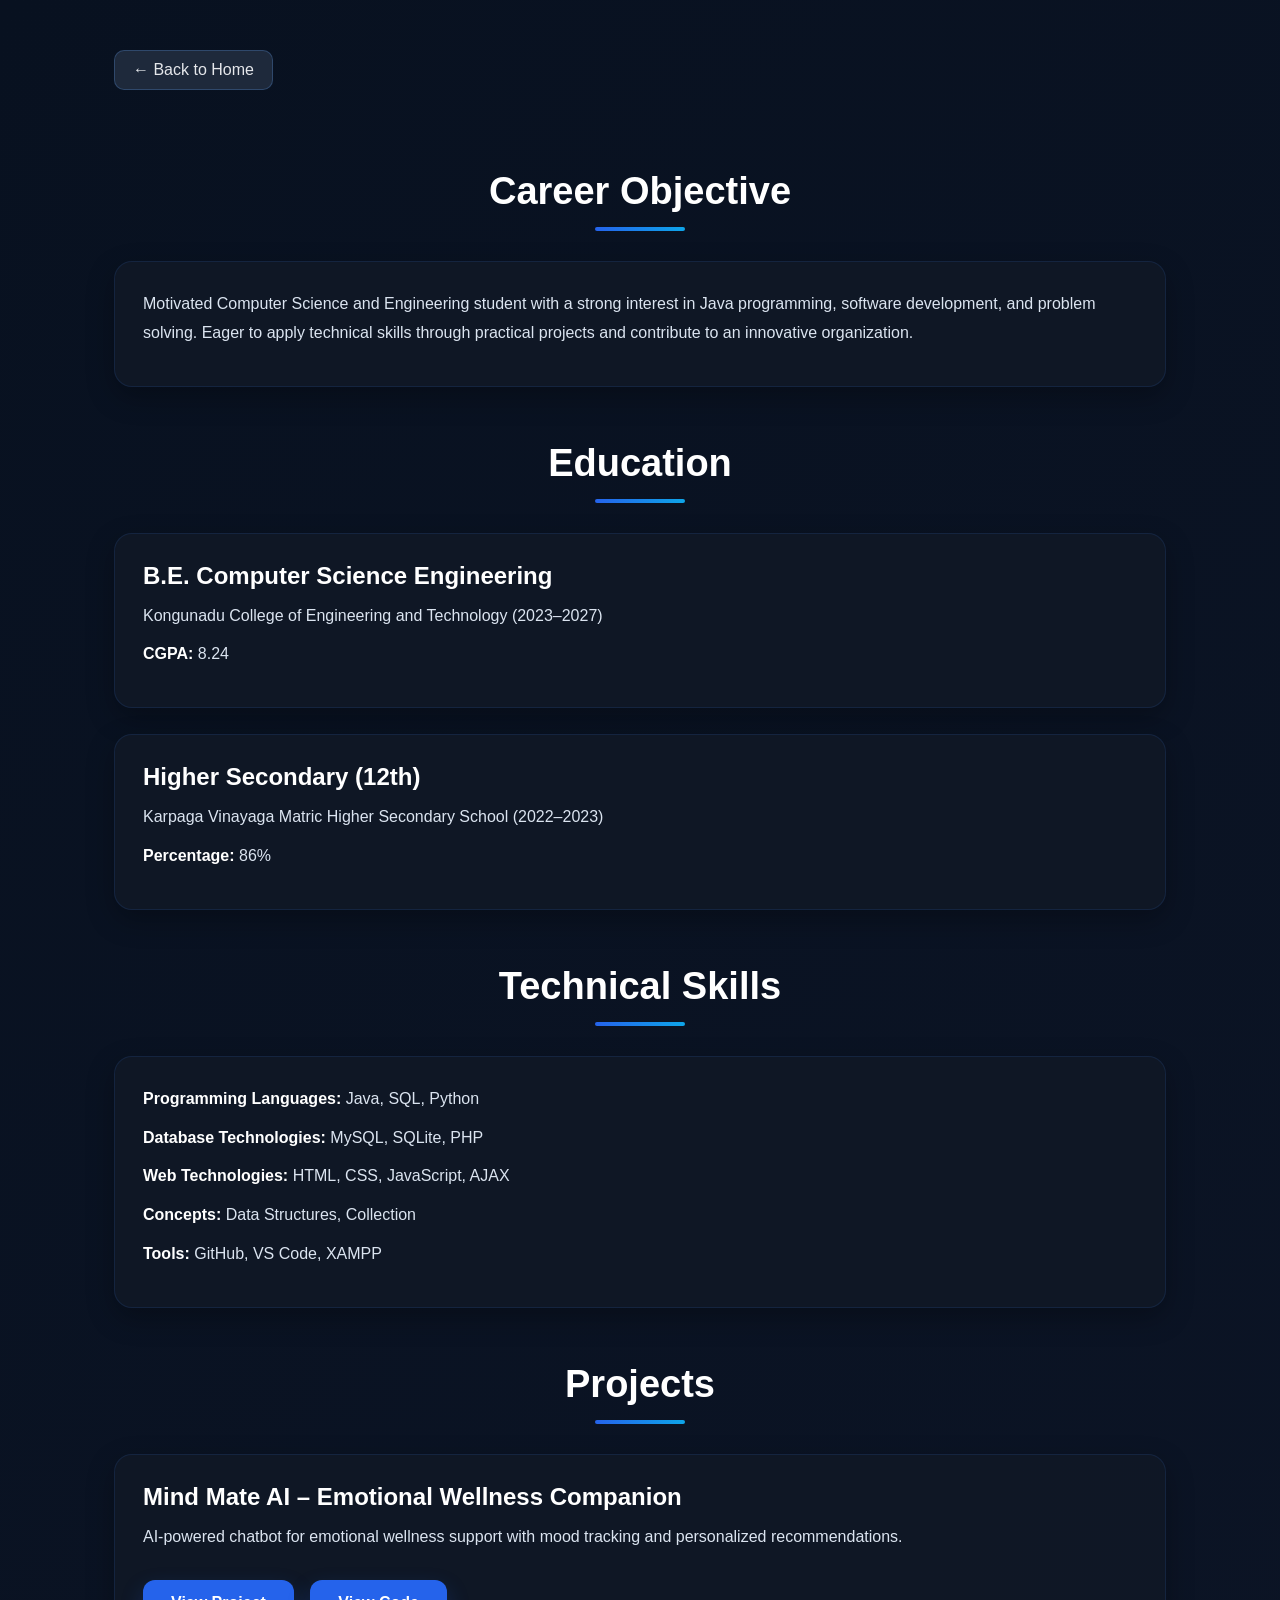
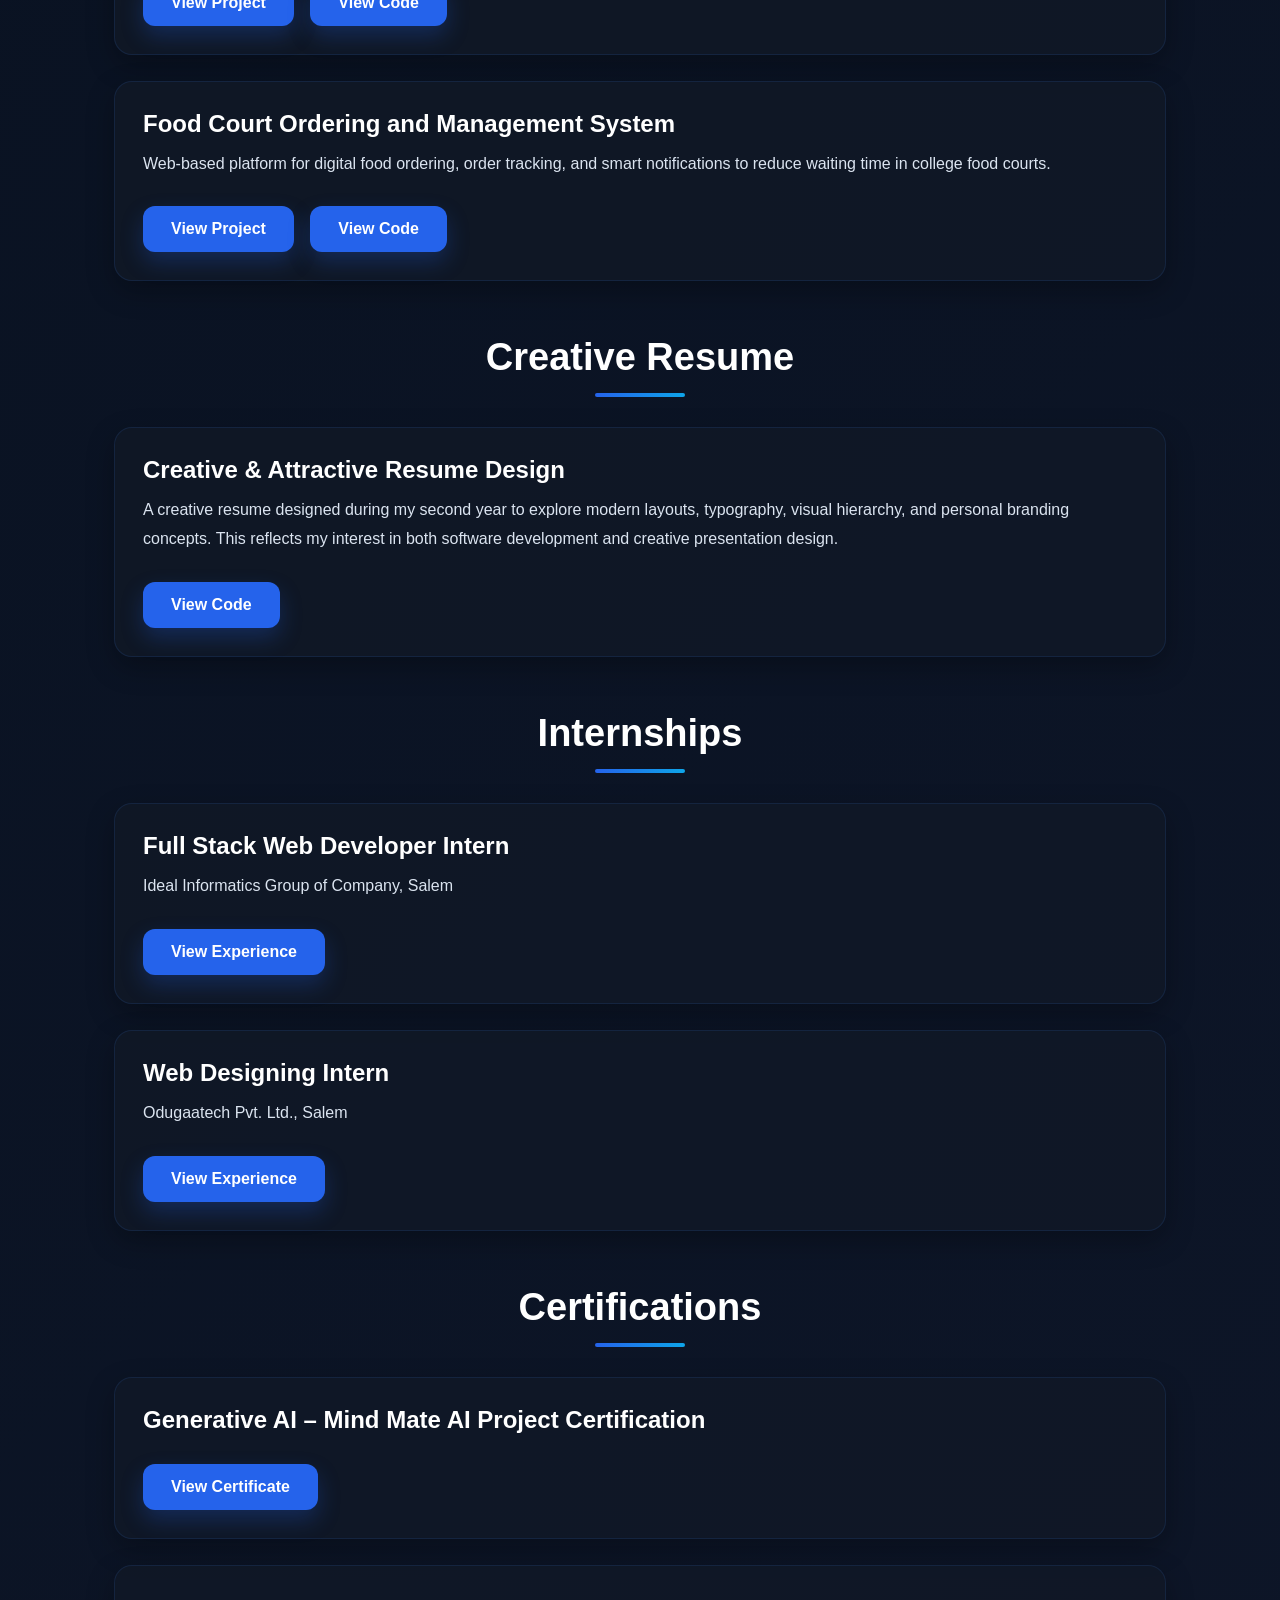
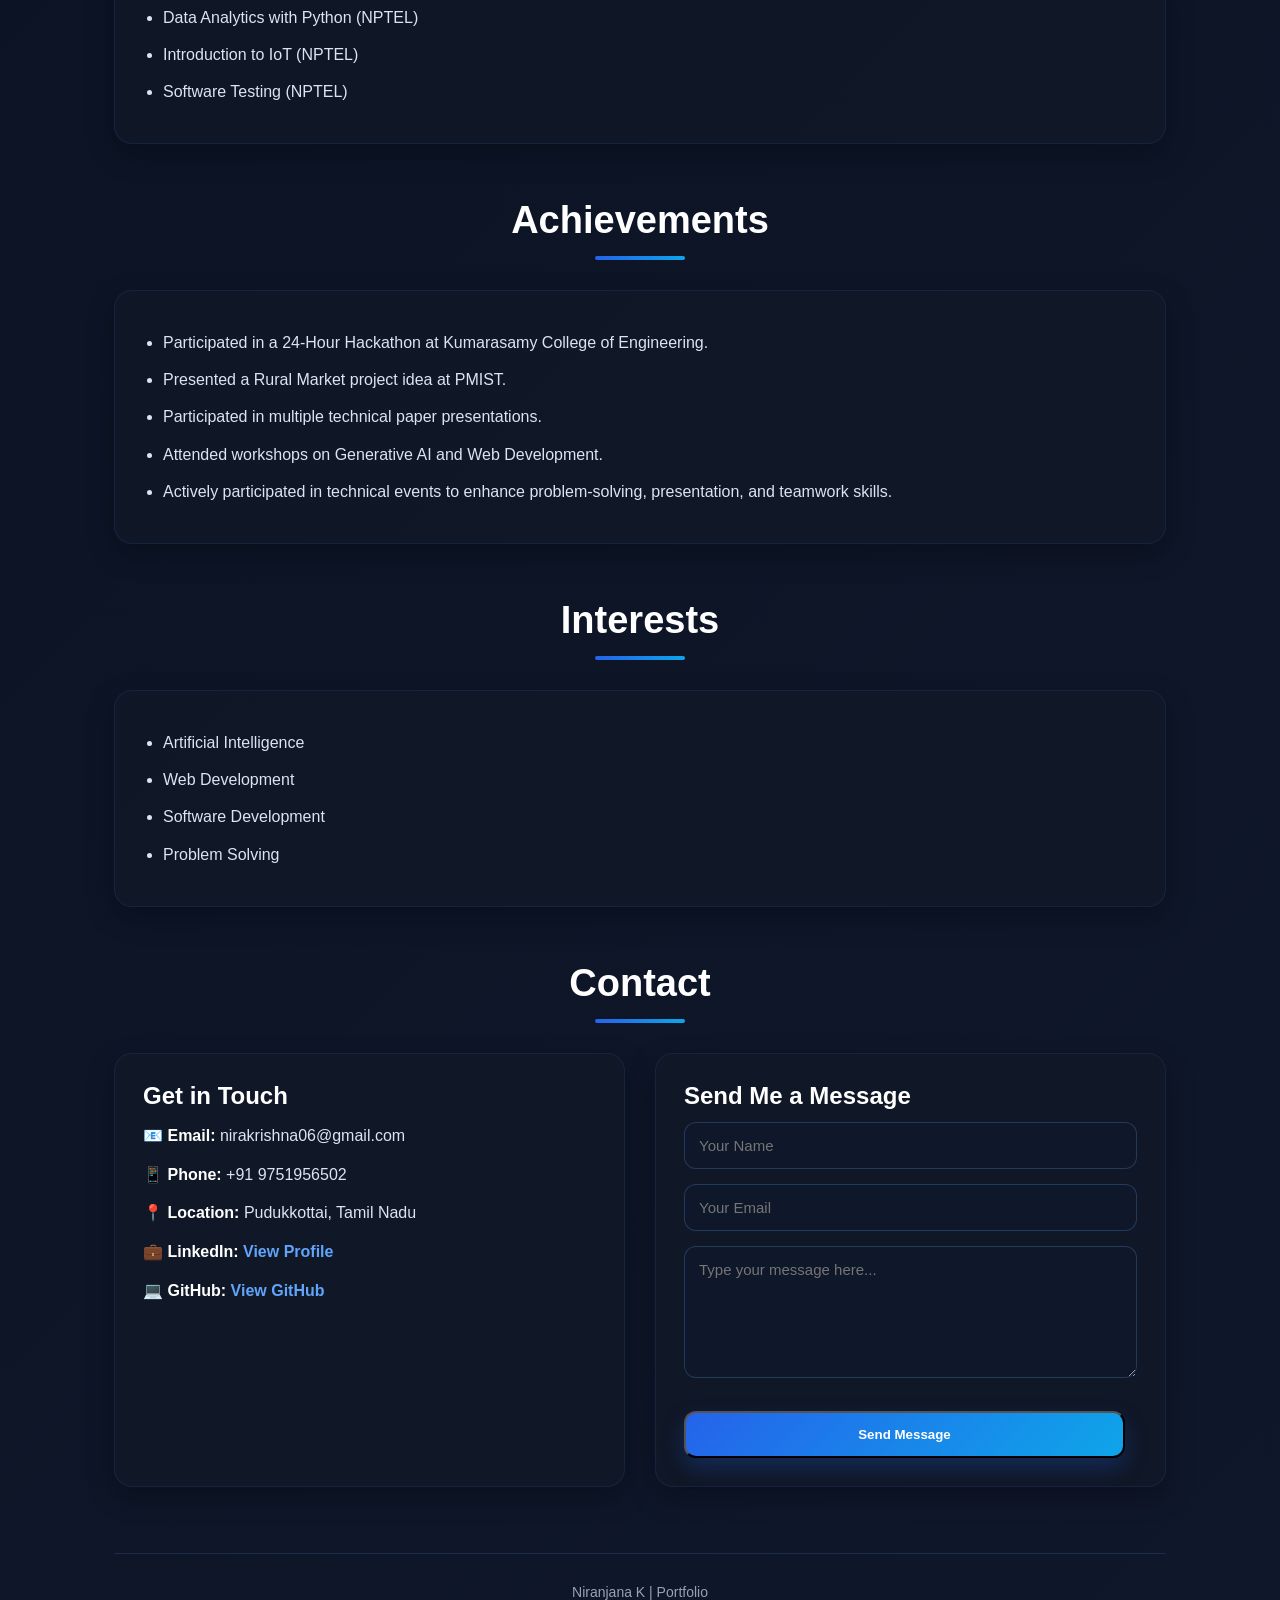
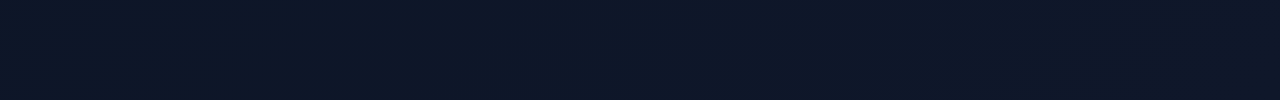
==== commit e1f16c68: "Updated portfolio" ====
--- a/details.html
+++ b/details.html
@@ -49,7 +49,7 @@
         <p><strong>Programming Languages:</strong> Java, SQL, Python</p>
         <p><strong>Database Technologies:</strong> MySQL, SQLite, PHP</p>
         <p><strong>Web Technologies:</strong> HTML, CSS, JavaScript, AJAX</p>
-        <p><strong>Concepts:</strong> Data Structures, Collections</p>
+        <p><strong>Concepts:</strong> Data Structures, Collection</p>
         <p><strong>Tools:</strong> GitHub, VS Code, XAMPP</p>
     </div>
 
@@ -169,61 +169,82 @@
         </ul>
     </div>
 
-    <!-- Contact -->
-    <h1 class="section-title">Contact</h1>
-
-    <div class="contact-container">
-
-        <!-- Left Side -->
-        <div class="card contact-info">
-
-            <h3>Get in Touch</h3>
-
-            <p>📧 <strong>Email:</strong> nirakrishna06@gmail.com</p>
-
-            <p>📱 <strong>Phone:</strong> +91 9751956502</p>
-
-            <p>📍 <strong>Location:</strong> Pudukkottai, Tamil Nadu</p>
-
-            <p>💼 <strong>LinkedIn:</strong>
-                <a href="https://www.linkedin.com/in/niranjana-k-558a1b325/"
-                   target="_blank">
-                    View Profile
-                </a>
-            </p>
-
-            <p>💻 <strong>GitHub:</strong>
-                <a href="https://github.com/Niranjana757"
-                   target="_blank">
-                    View GitHub
-                </a>
-            </p>
-
-        </div>
-
-        <!-- Right Side Message Button -->
-        <div class="card contact-form">
-
-            <h3>Send Me a Message</h3>
-
-            <p>
-                Click the button below to send a message directly to my Gmail.
-            </p>
-
-            <a href="https://mail.google.com/mail/?view=cm&fs=1&to=nirakrishna06@gmail.com&su=Portfolio%20Contact%20Message"
-               target="_blank"
-               class="btn primary-btn">
+<!-- Contact -->
+<h1 class="section-title">Contact</h1>
+
+<div class="contact-container">
+
+    <!-- Left Side -->
+    <div class="card contact-info">
+
+        <h3>Get in Touch</h3>
+
+        <p>📧 <strong>Email:</strong> nirakrishna06@gmail.com</p>
+
+        <p>📱 <strong>Phone:</strong> +91 9751956502</p>
+
+        <p>📍 <strong>Location:</strong> Pudukkottai, Tamil Nadu</p>
+
+        <p>💼 <strong>LinkedIn:</strong>
+            <a href="https://www.linkedin.com/in/niranjana-k-558a1b325/"
+               target="_blank">
+                View Profile
+            </a>
+        </p>
+
+        <p>💻 <strong>GitHub:</strong>
+            <a href="https://github.com/Niranjana757"
+               target="_blank">
+                View GitHub
+            </a>
+        </p>
+
+    </div>
+
+    <!-- Right Side Form -->
+    <div class="card contact-form">
+
+        <h3>Send Me a Message</h3>
+
+        <form action="https://formsubmit.co/nirakrishna06@gmail.com"
+              method="POST">
+
+            <!-- Disable captcha -->
+            <input type="hidden" name="_captcha" value="false">
+
+            <!-- Redirect back after sending -->
+            <input type="hidden"
+                   name="_next"
+                   value="https://niranjana757.github.io/portfolio/details.html">
+
+            <input type="text"
+                   name="name"
+                   placeholder="Your Name"
+                   required>
+
+            <input type="email"
+                   name="email"
+                   placeholder="Your Email"
+                   required>
+
+            <textarea name="message"
+                      rows="6"
+                      placeholder="Type your message here..."
+                      required></textarea>
+
+            <button type="submit" class="btn primary-btn">
                 Send Message
-            </a>
-
-        </div>
-
-    </div>
-
-    <footer class="footer">
-        <p>© 2026 Niranjana K | Portfolio</p>
-    </footer>
-
+            </button>
+
+        </form>
+
+    </div>
+
+</div>
+
+<footer class="footer">
+    <p> Niranjana K | Portfolio</p>
+</footer>
 </div>
 
 </body>
--- a/style.css
+++ b/style.css
@@ -32,10 +32,12 @@
     position: absolute;
     width: 320px;
     height: 320px;
-    background: radial-gradient(circle,
-                rgba(59,130,246,0.45) 0%,
-                rgba(59,130,246,0.18) 45%,
-                transparent 75%);
+    background: radial-gradient(
+        circle,
+        rgba(59,130,246,0.45) 0%,
+        rgba(59,130,246,0.18) 45%,
+        transparent 75%
+    );
     border-radius: 50%;
     filter: blur(28px);
     top: 35px;
@@ -86,7 +88,7 @@
     font-size: 16px;
 }
 
-/* Social Icons */
+/* ================= SOCIAL ICONS ================= */
 
 .social-links {
     margin-top: 28px;
@@ -114,16 +116,17 @@
     background: #1d4ed8;
 }
 
-/* Buttons */
+/* ================= BUTTONS ================= */
 
 .btn {
     display: inline-block;
-    margin-top: 30px;
+    margin-top: 18px;
+    margin-right: 12px;
     padding: 14px 28px;
     border-radius: 12px;
     text-decoration: none;
     font-weight: 600;
-    color: white;
+    color: white !important;
     background: #2563eb;
     transition: 0.3s ease;
     box-shadow: 0 10px 22px rgba(37,99,235,0.25);
@@ -171,7 +174,7 @@
     border-radius: 20px;
 }
 
-/* Cards */
+/* ================= CARDS ================= */
 
 .card {
     background: rgba(17,24,39,0.92);
@@ -205,7 +208,7 @@
     color: #ffffff;
 }
 
-/* Lists */
+/* ================= LISTS ================= */
 
 .tech-list {
     margin-top: 10px;
@@ -218,7 +221,7 @@
     line-height: 1.7;
 }
 
-/* Image Gallery */
+/* ================= IMAGE GALLERY ================= */
 
 .image-gallery {
     display: flex;
@@ -241,7 +244,7 @@
     transform: scale(1.03);
 }
 
-/* Contact Links */
+/* ================= LINKS ================= */
 
 .card a {
     color: #60a5fa;
@@ -253,61 +256,46 @@
     color: #93c5fd;
 }
 
-/* ================= MOBILE ================= */
-
-@media (max-width: 900px) {
-
-    .home-container {
-        flex-direction: column;
-        text-align: center;
-        gap: 40px;
-        padding: 35px 20px;
-    }
-
-    .photo-section {
-        transform: translateY(0);
-    }
-
-    .profile-photo {
-        width: 220px;
-        height: 220px;
-    }
-
-    .photo-glow {
-        width: 240px;
-        height: 240px;
-    }
-
-    .content-section h1 {
-        font-size: 40px;
-    }
-
-    .content-section h2 {
-        font-size: 22px;
-    }
-
-    .social-links {
-        justify-content: center;
-    }
-
-    .btn {
-        width: 100%;
-        text-align: center;
-    }
-
-    .page {
-        padding: 30px 16px 50px;
-    }
-
-    .section-title {
-        font-size: 30px;
-    }
-
-    .card {
-        padding: 22px;
-    }
-}
-/* BACK BUTTON */
+/* ================= CONTACT SECTION ================= */
+
+.contact-container {
+    display: grid;
+    grid-template-columns: 1fr 1fr;
+    gap: 30px;
+    margin-top: 20px;
+}
+
+.contact-form form {
+    display: flex;
+    flex-direction: column;
+    gap: 15px;
+}
+
+.contact-form input,
+.contact-form textarea {
+    width: 100%;
+    padding: 14px;
+    border-radius: 12px;
+    border: 1px solid rgba(96,165,250,0.25);
+    background: #0f172a;
+    color: #f8fafc;
+    font-size: 15px;
+    font-family: inherit;
+}
+
+.contact-form input:focus,
+.contact-form textarea:focus {
+    outline: none;
+    border-color: #2563eb;
+    box-shadow: 0 0 12px rgba(37,99,235,0.25);
+}
+
+.contact-form textarea {
+    resize: vertical;
+}
+
+/* ================= BACK BUTTON ================= */
+
 .back-btn {
     display: inline-block;
     margin-bottom: 25px;
@@ -325,3 +313,75 @@
     color: white;
     transform: translateX(-3px);
 }
+
+/* ================= FOOTER ================= */
+
+.footer {
+    text-align: center;
+    padding: 30px 20px;
+    margin-top: 40px;
+    color: #94a3b8;
+    font-size: 14px;
+    border-top: 1px solid rgba(96,165,250,0.15);
+}
+
+/* ================= MOBILE RESPONSIVE ================= */
+
+@media (max-width: 900px) {
+
+    .home-container {
+        flex-direction: column;
+        text-align: center;
+        gap: 40px;
+        padding: 35px 20px;
+    }
+
+    .photo-section {
+        transform: translateY(0);
+    }
+
+    .profile-photo {
+        width: 220px;
+        height: 220px;
+    }
+
+    .photo-glow {
+        width: 240px;
+        height: 240px;
+    }
+
+    .content-section h1 {
+        font-size: 40px;
+    }
+
+    .content-section h2 {
+        font-size: 22px;
+    }
+
+    .social-links {
+        justify-content: center;
+    }
+
+    .btn {
+        width: 100%;
+        text-align: center;
+        margin-right: 0;
+    }
+
+    .page {
+        padding: 30px 16px 50px;
+    }
+
+    .section-title {
+        font-size: 30px;
+    }
+
+    .card {
+        padding: 22px;
+    }
+
+    .contact-container {
+        grid-template-columns: 1fr;
+    }
+}
+
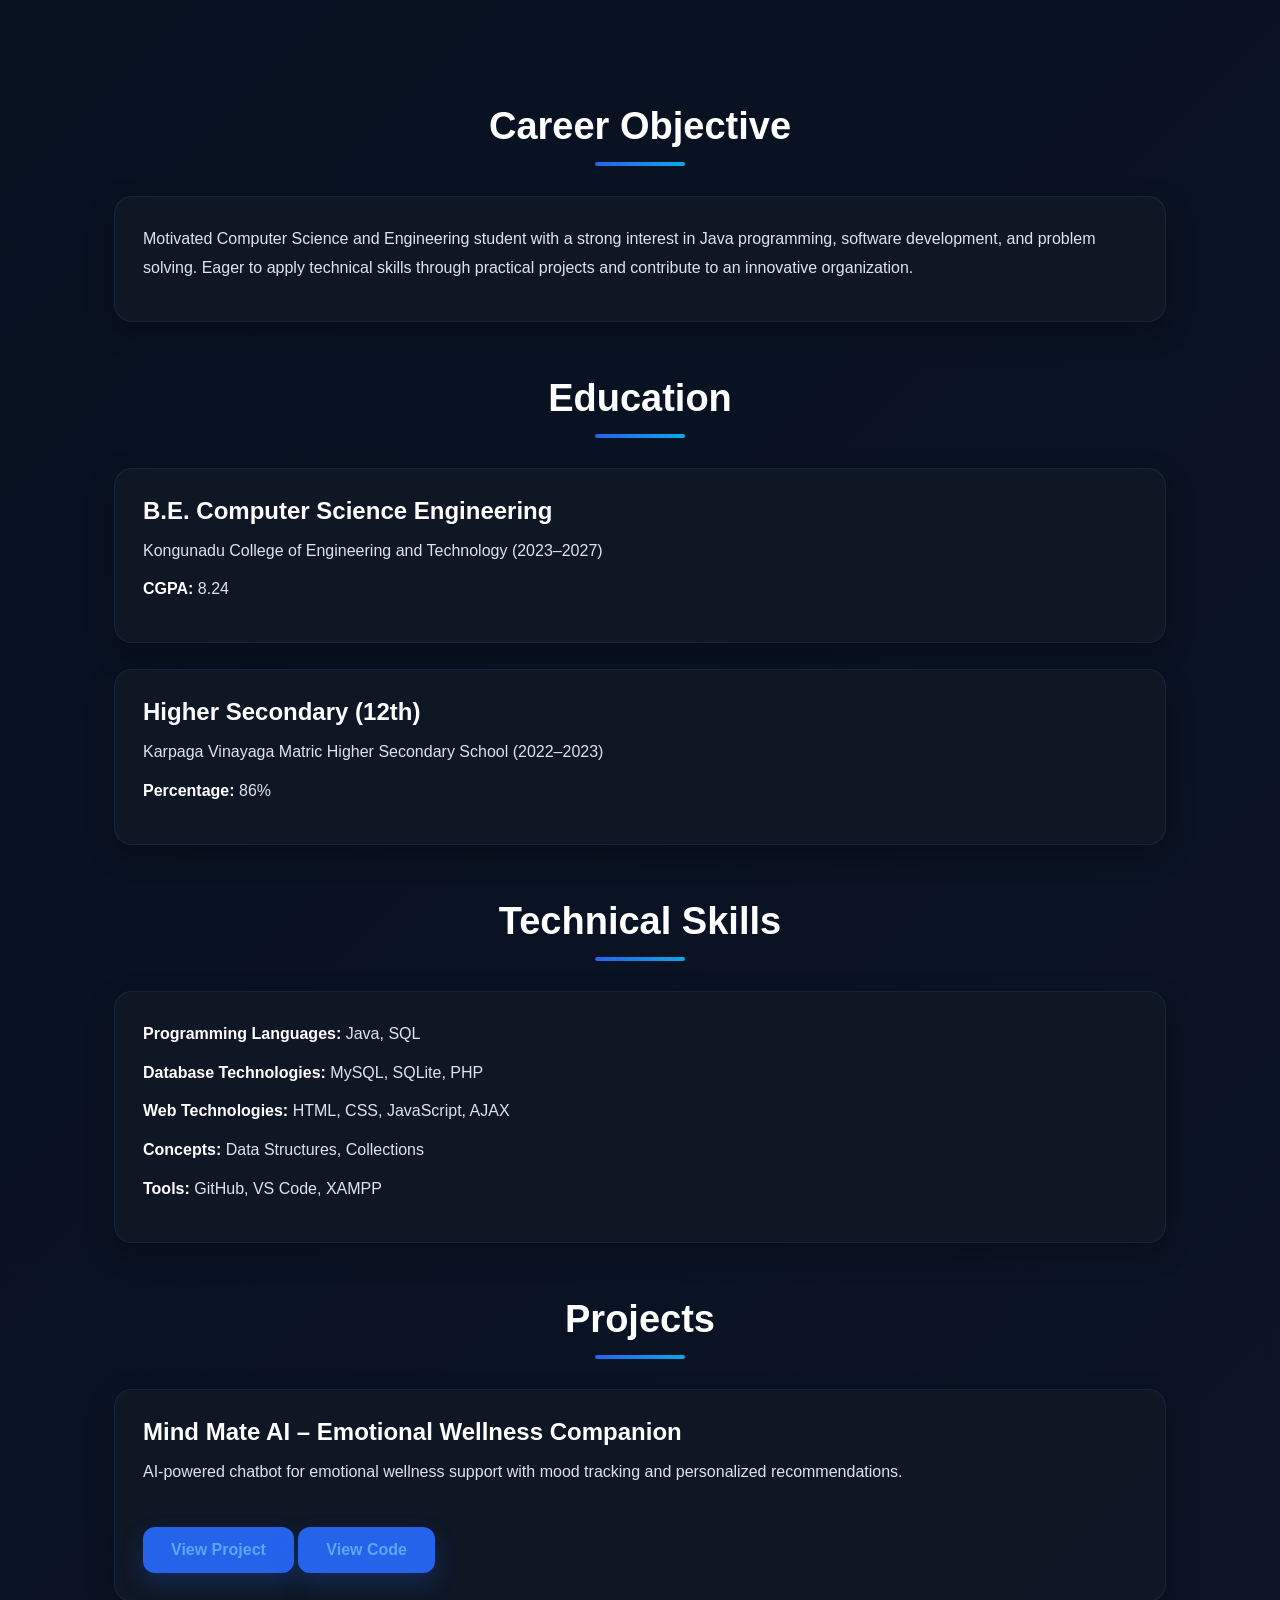
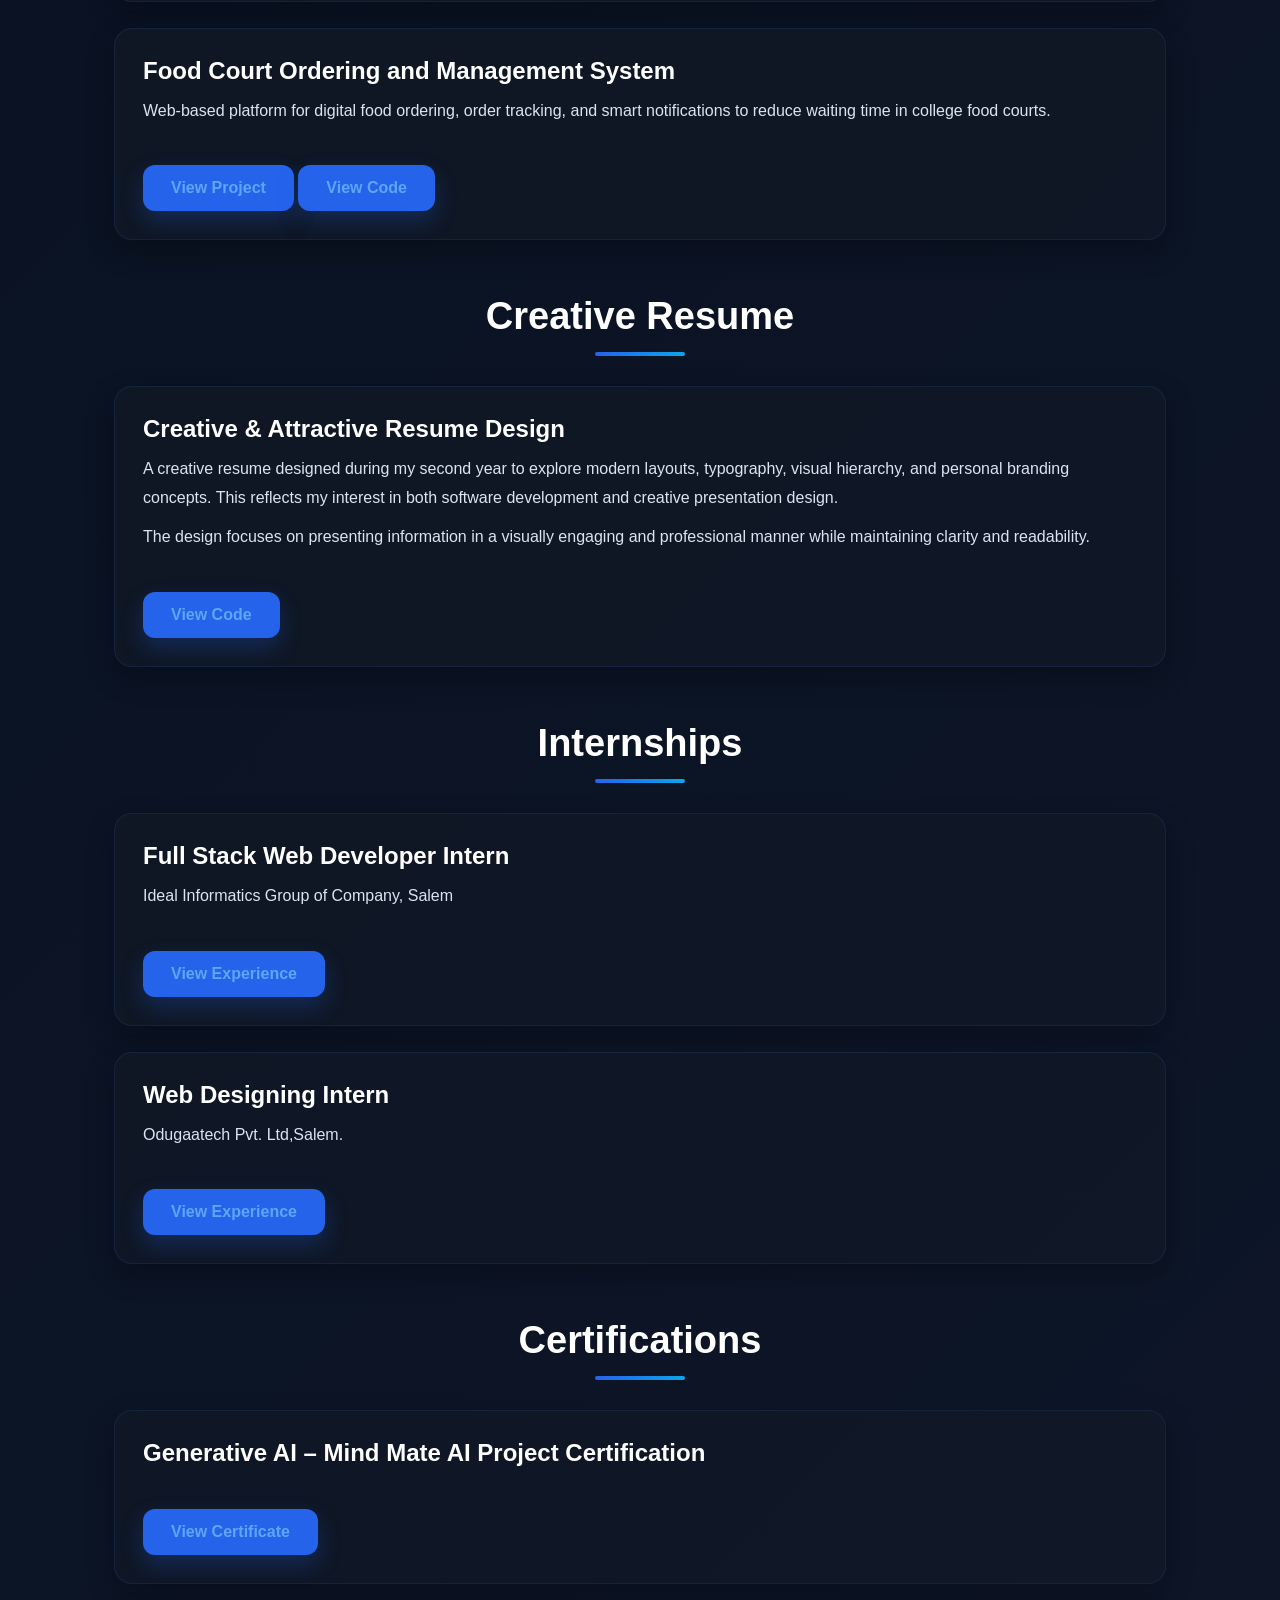
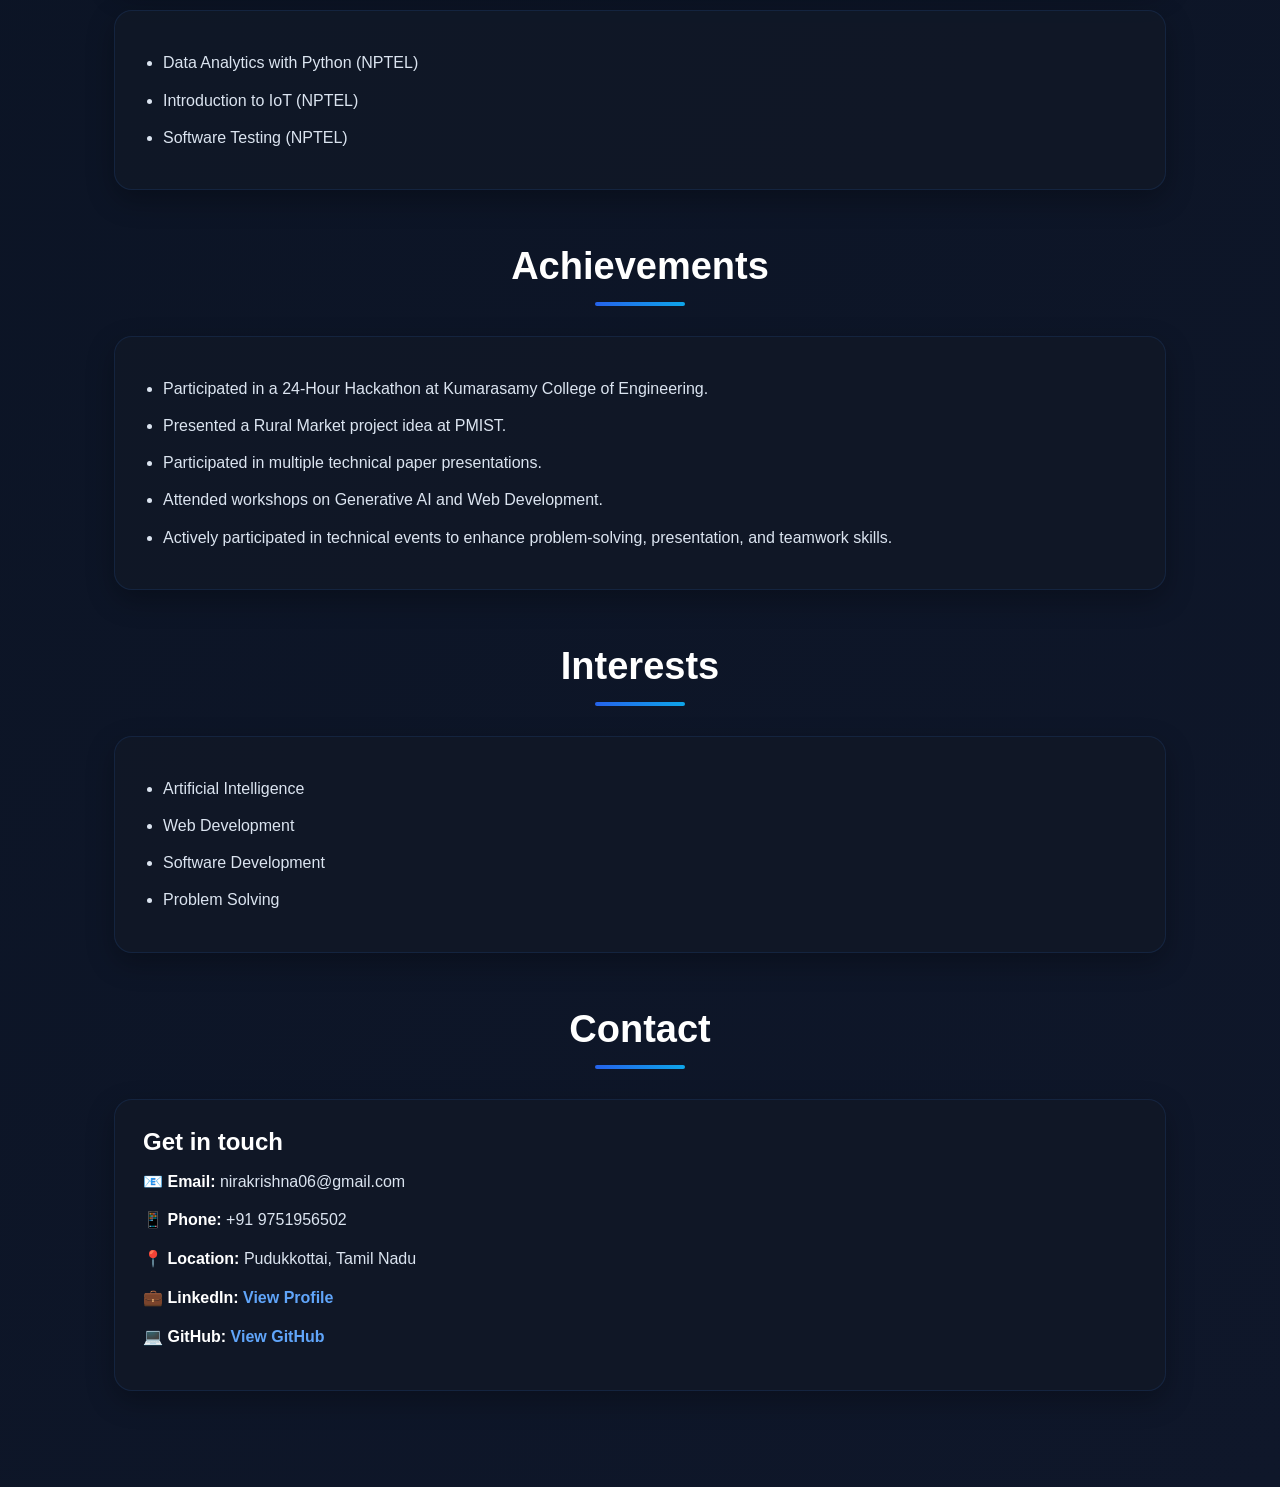
==== commit d0ad86a2: "Updated portfolio design" ====
--- a/details.html
+++ b/details.html
@@ -1,4 +1,3 @@
-
 <!DOCTYPE html>
 <html lang="en">
 <head>
@@ -11,10 +10,6 @@
 
 <div class="page">
 
-    <a href="index.html" class="back-btn">
-        ← Back to Home
-    </a>
-
     <!-- Career Objective -->
     <h1 class="section-title">Career Objective</h1>
 
@@ -46,10 +41,10 @@
     <h1 class="section-title">Technical Skills</h1>
 
     <div class="card">
-        <p><strong>Programming Languages:</strong> Java, SQL, Python</p>
+        <p><strong>Programming Languages:</strong> Java, SQL</p>
         <p><strong>Database Technologies:</strong> MySQL, SQLite, PHP</p>
         <p><strong>Web Technologies:</strong> HTML, CSS, JavaScript, AJAX</p>
-        <p><strong>Concepts:</strong> Data Structures, Collection</p>
+        <p><strong>Concepts:</strong> Data Structures, Collections</p>
         <p><strong>Tools:</strong> GitHub, VS Code, XAMPP</p>
     </div>
 
@@ -64,7 +59,9 @@
             and personalized recommendations.
         </p>
 
-        <a href="mindmate.html" class="btn">View Project</a>
+        <a href="mindmate.html" class="btn">
+            View Project
+        </a>
 
         <a href="https://github.com/Niranjana757/mindmate_ai"
            target="_blank"
@@ -81,7 +78,9 @@
             notifications to reduce waiting time in college food courts.
         </p>
 
-        <a href="foodcourt.html" class="btn">View Project</a>
+        <a href="foodcourt.html" class="btn">
+            View Project
+        </a>
 
         <a href="https://github.com/Niranjana757/food-court-ordering-system"
            target="_blank"
@@ -103,6 +102,11 @@
             presentation design.
         </p>
 
+        <p>
+            The design focuses on presenting information in a visually engaging and
+            professional manner while maintaining clarity and readability.
+        </p>
+
         <a href="https://github.com/Niranjana757/creative-resume-ui"
            target="_blank"
            class="btn">
@@ -117,14 +121,18 @@
         <h3>Full Stack Web Developer Intern</h3>
         <p>Ideal Informatics Group of Company, Salem</p>
 
-        <a href="internship1.html" class="btn">View Experience</a>
+        <a href="internship1.html" class="btn">
+            View Experience
+        </a>
     </div>
 
     <div class="card">
         <h3>Web Designing Intern</h3>
-        <p>Odugaatech Pvt. Ltd., Salem</p>
-
-        <a href="internship2.html" class="btn">View Experience</a>
+        <p>Odugaatech Pvt. Ltd,Salem.</p>
+
+        <a href="internship2.html" class="btn">
+            View Experience
+        </a>
     </div>
 
     <!-- Certifications -->
@@ -133,7 +141,9 @@
     <div class="card">
         <h3>Generative AI – Mind Mate AI Project Certification</h3>
 
-        <a href="genai.html" class="btn">View Certificate</a>
+        <a href="genai.html" class="btn">
+            View Certificate
+        </a>
     </div>
 
     <div class="card">
@@ -169,15 +179,12 @@
         </ul>
     </div>
 
-<!-- Contact -->
-<h1 class="section-title">Contact</h1>
-
-<div class="contact-container">
-
-    <!-- Left Side -->
-    <div class="card contact-info">
-
-        <h3>Get in Touch</h3>
+    <!-- Contact -->
+    <h1 class="section-title">Contact</h1>
+
+    <div class="card">
+
+        <h3>Get in touch</h3>
 
         <p>📧 <strong>Email:</strong> nirakrishna06@gmail.com</p>
 
@@ -188,63 +195,19 @@
         <p>💼 <strong>LinkedIn:</strong>
             <a href="https://www.linkedin.com/in/niranjana-k-558a1b325/"
                target="_blank">
-                View Profile
+               View Profile
             </a>
         </p>
 
         <p>💻 <strong>GitHub:</strong>
             <a href="https://github.com/Niranjana757"
                target="_blank">
-                View GitHub
+               View GitHub
             </a>
         </p>
 
     </div>
 
-    <!-- Right Side Form -->
-    <div class="card contact-form">
-
-        <h3>Send Me a Message</h3>
-
-        <form action="https://formsubmit.co/nirakrishna06@gmail.com"
-              method="POST">
-
-            <!-- Disable captcha -->
-            <input type="hidden" name="_captcha" value="false">
-
-            <!-- Redirect back after sending -->
-            <input type="hidden"
-                   name="_next"
-                   value="https://niranjana757.github.io/portfolio/details.html">
-
-            <input type="text"
-                   name="name"
-                   placeholder="Your Name"
-                   required>
-
-            <input type="email"
-                   name="email"
-                   placeholder="Your Email"
-                   required>
-
-            <textarea name="message"
-                      rows="6"
-                      placeholder="Type your message here..."
-                      required></textarea>
-
-            <button type="submit" class="btn primary-btn">
-                Send Message
-            </button>
-
-        </form>
-
-    </div>
-
-</div>
-
-<footer class="footer">
-    <p> Niranjana K | Portfolio</p>
-</footer>
 </div>
 
 </body>
--- a/style.css
+++ b/style.css
@@ -1,4 +1,3 @@
-
 * {
     margin: 0;
     padding: 0;
@@ -32,12 +31,10 @@
     position: absolute;
     width: 320px;
     height: 320px;
-    background: radial-gradient(
-        circle,
-        rgba(59,130,246,0.45) 0%,
-        rgba(59,130,246,0.18) 45%,
-        transparent 75%
-    );
+    background: radial-gradient(circle,
+                rgba(59,130,246,0.45) 0%,
+                rgba(59,130,246,0.18) 45%,
+                transparent 75%);
     border-radius: 50%;
     filter: blur(28px);
     top: 35px;
@@ -88,7 +85,7 @@
     font-size: 16px;
 }
 
-/* ================= SOCIAL ICONS ================= */
+/* Social Icons */
 
 .social-links {
     margin-top: 28px;
@@ -116,17 +113,16 @@
     background: #1d4ed8;
 }
 
-/* ================= BUTTONS ================= */
+/* Buttons */
 
 .btn {
     display: inline-block;
-    margin-top: 18px;
-    margin-right: 12px;
+    margin-top: 30px;
     padding: 14px 28px;
     border-radius: 12px;
     text-decoration: none;
     font-weight: 600;
-    color: white !important;
+    color: white;
     background: #2563eb;
     transition: 0.3s ease;
     box-shadow: 0 10px 22px rgba(37,99,235,0.25);
@@ -174,6 +170,160 @@
     border-radius: 20px;
 }
 
+/* Cards */
+
+.card {
+    background: rgba(17,24,39,0.92);
+    border: 1px solid rgba(59,130,246,0.12);
+    border-radius: 18px;
+    padding: 28px;
+    margin-bottom: 26px;
+    box-shadow: 0 10px 28px rgba(0,0,0,0.28);
+    transition: 0.3s ease;
+}
+
+.card:hover {
+    transform: translateY(-5px);
+    border-color: rgba(96,165,250,0.35);
+    box-shadow: 0 16px 36px rgba(37,99,235,0.12);
+}
+
+.card h3 {
+    color: #ffffff;
+    font-size: 24px;
+    margin-bottom: 12px;
+}
+
+.card p {
+    color: #dbe4f0;
+    line-height: 1.8;
+    margin-bottom: 10px;
+}
+
+.card strong {
+    color: #ffffff;
+}
+
+/* Lists */
+
+.tech-list {
+    margin-top: 10px;
+    padding-left: 20px;
+}
+
+.tech-list li {
+    margin-bottom: 10px;
+    color: #dbe4f0;
+    line-height: 1.7;
+}
+
+/* Image Gallery */
+
+.image-gallery {
+    display: flex;
+    flex-wrap: wrap;
+    gap: 18px;
+    justify-content: center;
+    margin-top: 18px;
+}
+
+.image-gallery img {
+    width: 100%;
+    max-width: 320px;
+    border-radius: 14px;
+    border: 2px solid rgba(96,165,250,0.45);
+    box-shadow: 0 10px 22px rgba(0,0,0,0.3);
+    transition: 0.3s ease;
+}
+
+.image-gallery img:hover {
+    transform: scale(1.03);
+}
+
+/* Contact Links */
+
+.card a {
+    color: #60a5fa;
+    text-decoration: none;
+    font-weight: 600;
+}
+
+.card a:hover {
+    color: #93c5fd;
+}
+
+/* ================= MOBILE ================= */
+
+@media (max-width: 900px) {
+
+    .home-container {
+        flex-direction: column;
+        text-align: center;
+        gap: 40px;
+        padding: 35px 20px;
+    }
+
+    .photo-section {
+        transform: translateY(0);
+    }
+
+    .profile-photo {
+        width: 220px;
+        height: 220px;
+    }
+
+    .photo-glow {
+        width: 240px;
+        height: 240px;
+    }
+
+    .content-section h1 {
+        font-size: 40px;
+    }
+
+    .content-section h2 {
+        font-size: 22px;
+    }
+
+    .social-links {
+        justify-content: center;
+    }
+
+    .btn {
+        width: 100%;
+        text-align: center;
+    }
+
+    .page {
+        padding: 30px 16px 50px;
+    }
+
+    .section-title {
+        font-size: 30px;
+    }
+
+    .card {
+        padding: 22px;
+    }
+}
+/* BACK BUTTON */
+.back-btn {
+    display: inline-block;
+    margin-bottom: 25px;
+    padding: 10px 18px;
+    background: #1e293b;
+    color: #e5e7eb;
+    text-decoration: none;
+    border-radius: 10px;
+    border: 1px solid rgba(96,165,250,0.25);
+    transition: 0.3s ease;
+}
+
+.back-btn:hover {
+    background: #2563eb;
+    color: white;
+    transform: translateX(-3px);
+}
 /* ================= CARDS ================= */
 
 .card {
